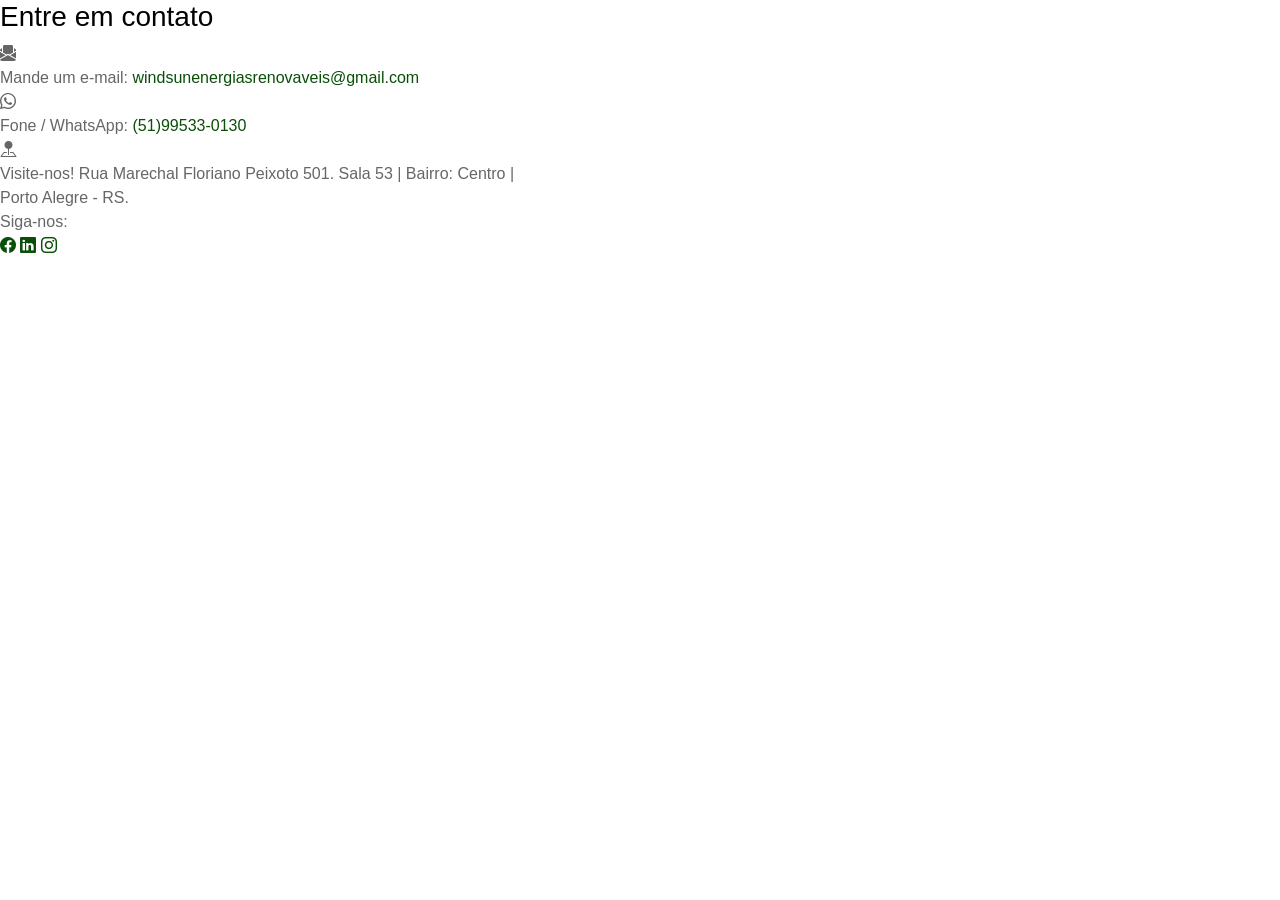
==== contato.html @ c046eacc "sretvcreg" ====
<!DOCTYPE html>
<html lang="pt-BR">

<head>
  <meta charset="utf-8">
  <meta content="width=device-width, initial-scale=1.0" name="viewport">
  <title>Windsun - Contatos</title>
  <meta name="description" content="">
  <meta name="keywords" content="">

  <!-- Favicons -->
  <link href="assets/img/favicon.png" rel="icon">
  <link href="assets/img/apple-touch-icon.png" rel="apple-touch-icon">

  <!-- Fonts -->
  <link href="https://fonts.googleapis.com" rel="preconnect">
  <link href="https://fonts.gstatic.com" rel="preconnect" crossorigin>
  <link
    href="https://fonts.googleapis.com/css2?family=Inter:ital,opsz,wght@0,14..32,100..900;1,14..32,100..900&display=swap"
    rel="stylesheet">
  <link
    href="https://fonts.googleapis.com/css2?family=Barlow+Semi+Condensed:ital,wght@0,100;0,200;0,300;0,400;0,500;0,600;0,700;0,800;0,900;1,100;1,200;1,300;1,400;1,500;1,600;1,700;1,800;1,900&display=swap"
    rel="stylesheet">

  <!-- Vendor CSS Files -->
  <link href="assets/vendor/bootstrap/css/bootstrap.min.css" rel="stylesheet">
  <link href="assets/vendor/bootstrap-icons/bootstrap-icons.css" rel="stylesheet">
  <link href="assets/vendor/aos/aos.css" rel="stylesheet">
  
  <!-- Main CSS File -->
  <link href="assets/css/main.css" rel="stylesheet">


</head>

<body class="starter-page-page">

  <main class="main">

    <!-- Contact Section -->
    <section id="contact" class="contact" style="padding:0px 0;">

      <div data-aos="fade-up" data-aos-delay="100">

        <div class="row g-0">

          <div class="col-lg-5" data-aos="fade-right" data-aos-delay="200">
            <div class="info-panel">
              <div class="panel-header">
                <h3>Entre em contato</h3>
                <!-- <p>Nemo enim ipsam voluptatem quia voluptas sit aspernatur aut odit aut fugit, sed quia consequuntur magni dolores.</p> -->
              </div>

              <div class="contact-methods">
                <div class="method-item">
                  <div class="method-icon">
                    <i class="bi bi-envelope-paper-fill"></i>
                  </div>
                  <div class="method-details">
                    <span class="method-label">Mande um e-mail:</span>
                    <a href="mailto: windsunenergiasrenovaveis@gmail.com"> windsunenergiasrenovaveis@gmail.com</a>
                  </div>
                </div>

                <div class="method-item">
                  <div class="method-icon">
                    <i class="bi bi-whatsapp"></i>
                  </div>
                  <div class="method-details">
                    <span class="method-label">Fone / WhatsApp:</span>
                    <a href="https://wa.me/5551995330130" target="_blank">(51)99533-0130</a>
                  </div>
                </div>

                <div class="method-item">
                  <div class="method-icon">
                    <i class="bi bi-pin-map-fill"></i>
                  </div>
                  <div class="method-details">
                    <span class="method-label">Visite-nos!</span>
                    <span>Rua Marechal Floriano Peixoto 501. Sala 53 | Bairro: Centro | Porto Alegre - RS.</span>
                  </div>
                </div>
              </div>

              <div class="social-connect">
                <span>Siga-nos:</span>
                <div class="social-icons">
                  <a href="#" aria-label="Facebook"><i class="bi bi-facebook"></i></a>
                  <a href="#" aria-label="LinkedIn"><i class="bi bi-linkedin"></i></a>
                  <a href="#" aria-label="Instagram"><i class="bi bi-instagram"></i></a>
                </div>
              </div>
            </div>
          </div><!-- End Info Panel -->


          <div class="col-lg-7" data-aos="fade" data-aos-delay="200" >

            <div style="position: relative; width: 100%; height: 100%; padding: 0px; min-height: 600px;">
             <iframe src="https://www.google.com/maps/embed?pb=!1m18!1m12!1m3!1d3454.1220151718703!2d-51.22981742379877!3d-30.033357174929236!2m3!1f0!2f0!3f0!3m2!1i1024!2i768!4f13.1!3m3!1m2!1s0x9519790432904ceb%3A0xf3b193dac6c08c54!2sR.%20Mal.%20Floriano%20Peixoto%2C%20501%20-%2053%20-%20Centro%20Hist%C3%B3rico%2C%20Porto%20Alegre%20-%20RS%2C%2090020-061!5e0!3m2!1spt-BR!2sbr!4v1780942862041!5m2!1spt-BR!2sbr"
             width="100%" height="100%" style="border:0;" allowfullscreen="" loading="lazy" referrerpolicy="no-referrer-when-downgrade"></iframe>
            </div>

          </div><!-- End Form Card -->

        </div>

      </div>

    </section><!-- /Contact Section -->


    <!-- Services Section -->
    <section id="contatos" class="contatos section pt-5 hide">

      <div class="container" data-aos="fade-up" data-aos-delay="100">

        <div class="row g-4">

          <!-- Service Card 1 -->
          <div class="col-lg-4 col-md-6" data-aos="fade-up" data-aos-delay="100">
            <div class="service-card">
              <div class="icon-wrapper">
                <i class="bi bi-whatsapp"></i>
              </div>
              <h3>WhatsApp</h3>
              <p>converse conosco através do WhatsApp.</p>
              <a href="#" class="service-link">
                <span>(51)93618-5166)</span>
                <i class="bi bi-arrow-right"></i>
              </a>
            </div>
          </div><!-- End Service Card -->

          <!-- Service Card 2 -->
          <div class="col-lg-4 col-md-6" data-aos="fade-up" data-aos-delay="200">
            <div class="service-card">
              <div class="icon-wrapper">
                <i class="bi bi-graph-up-arrow"></i>
              </div>
              <h3>Growth Analytics</h3>
              <p>Vestibulum ante ipsum primis in faucibus orci luctus et ultrices posuere cubilia curae.</p>
              <a href="service-details.html" class="service-link">
                <span>Discover More</span>
                <i class="bi bi-arrow-right"></i>
              </a>
            </div>
          </div><!-- End Service Card -->

          <!-- Service Card 3 - Featured -->
          <div class="col-lg-4 col-md-6" data-aos="fade-up" data-aos-delay="300">
            <div class="service-card">
              <div class="featured-badge">
                <i class="bi bi-star-fill"></i>
                <span>Popular</span>
              </div>
              <div class="icon-wrapper">
                <i class="bi bi-palette"></i>
              </div>
              <h3>Creative Design</h3>
              <p>Praesent commodo cursus magna vel scelerisque nisl consectetur et vivamus sagittis.</p>
              <a href="service-details.html" class="service-link">
                <span>Discover More</span>
                <i class="bi bi-arrow-right"></i>
              </a>
            </div>
          </div><!-- End Service Card -->

        </div>

      </div>

    </section><!-- /Services Section -->

  </main>


  <!-- Scroll Top -->
  <a href="#" id="scroll-top" class="scroll-top d-flex align-items-center justify-content-center"><i class="bi bi-arrow-up-short"></i></a>

  <!-- Preloader -->
  <div id="preloader"></div>

  <!-- Vendor JS Files -->
  <script src="assets/vendor/bootstrap/js/bootstrap.bundle.min.js"></script>
  <script src="assets/vendor/aos/aos.js"></script>
    
  <!-- Main JS File -->
  <script src="assets/js/main.js"></script>

</body>

</html>
---- assets/css/main.css ----
/**
* Template Name: Axis
* Template URL: https://bootstrapmade.com/axis-bootstrap-corporate-template/
* Updated: Sep 13 2025 with Bootstrap v5.3.8
* Author: BootstrapMade.com
* License: https://bootstrapmade.com/license/
*/

@charset "UTF-8";

/*--------------------------------------------------------------
# Font & Color Variables
# Help: https://bootstrapmade.com/color-system/
--------------------------------------------------------------*/
/* Fonts */
:root {
  /*
  --default-font: "Roboto",  system-ui, -apple-system, "Segoe UI", Roboto, "Helvetica Neue", Arial, "Noto Sans", "Liberation Sans", sans-serif, "Apple Color Emoji", "Segoe UI Emoji", "Segoe UI Symbol", "Noto Color Emoji";
  --heading-font: "Montserrat",  sans-serif;
  --nav-font: "Poppins",  sans-serif;
  */

  --default-font: "Google Sans", sans-serif;
  --heading-font: "Google Sans", sans-serif;
	--nav-font: "Google Sans", sans-serif;
}

/* Global Colors - The following color variables are used throughout the website. Updating them here will change the color scheme of the entire website */
:root { 
  --background-color: #ffffff; /* Background color for the entire website, including individual sections */
  --default-color: #666666; /* Default color used for the majority of the text content across the entire website */
  --heading-color: #000000; /* Color for headings, subheadings and title throughout the website */
  /* --accent-color: #313131; /* Accent color that represents your brand on the website. It's used for buttons, links, and other elements that need to stand out */
  --accent-color: #094F07; /* Accent color that represents your brand on the website. It's used for buttons, links, and other elements that need to stand out */
  --surface-color: #ffffff; /* The surface color is used as a background of boxed elements within sections, such as cards, icon boxes, or other elements that require a visual separation from the global background. */
  --contrast-color: #ffffff; /* Contrast color for text, ensuring readability against backgrounds of accent, heading, or default colors. */
  --red-color: #D32C2E;
  --verde-color: #094F07;
  --verde-claro-color: #01DF1A;
}

/* Nav Menu Colors - The following color variables are used specifically for the navigation menu. They are separate from the global colors to allow for more customization options */
:root {
  --nav-color: #999999;  /* The default color of the main navmenu links */
  --nav-hover-color: #fff; /* Applied to main navmenu links when they are hovered over or active */
  --nav-mobile-background-color: #ffffff; /* Used as the background color for mobile navigation menu */
  --nav-dropdown-background-color: #ffffff; /* Used as the background color for dropdown items that appear when hovering over primary navigation items */
  --nav-dropdown-color: #666666; /* Used for navigation links of the dropdown items in the navigation menu. */
  --nav-dropdown-hover-color: #313131; /* Similar to --nav-hover-color, this color is applied to dropdown navigation links when they are hovered over. */
}

/* Color Presets - These classes override global colors when applied to any section or element, providing reuse of the sam color scheme. */

.light-background {
  --background-color: #f9f9f9;
  --surface-color: #ffffff;
}

.dark-background {
  --background-color: #060606;
  --default-color: #e3e3e3;
  --heading-color: #ffffff;
  --accent-color: #bdb5b5;
  --surface-color: #252525;
  --contrast-color: #ffffff;
}

/* Smooth scroll */
:root {
  scroll-behavior: smooth;
}

/*--------------------------------------------------------------
# General Styling & Shared Classes
--------------------------------------------------------------*/
body {
  color: var(--default-color);
  background-color: var(--background-color);
  font-family: var(--default-font);
}

a {
  color: var(--accent-color);
  text-decoration: none;
  transition: 0.3s;
}

a:hover {
  color: color-mix(in srgb, var(--accent-color), transparent 25%);
  text-decoration: none;
}

h1,
h2,
h3,
h4,
h5,
h6 {
  color: var(--heading-color);
  font-family: var(--heading-font);
}

h1,h2 {
  font-weight: bold !important;
}


/* PHP Email Form Messages
------------------------------*/
.php-email-form .error-message {
  display: none;
  background: #df1529;
  color: #ffffff;
  text-align: left;
  padding: 15px;
  margin-bottom: 24px;
  font-weight: 600;
}

.php-email-form .sent-message {
  display: none;
  color: #ffffff;
  background: #059652;
  text-align: center;
  padding: 15px;
  margin-bottom: 24px;
  font-weight: 600;
}

.php-email-form .loading {
  display: none;
  background: var(--surface-color);
  text-align: center;
  padding: 15px;
  margin-bottom: 24px;
}

.php-email-form .loading:before {
  content: "";
  display: inline-block;
  border-radius: 50%;
  width: 24px;
  height: 24px;
  margin: 0 10px -6px 0;
  border: 3px solid var(--accent-color);
  border-top-color: var(--surface-color);
  animation: php-email-form-loading 1s linear infinite;
}

@keyframes php-email-form-loading {
  0% {
    transform: rotate(0deg);
  }

  100% {
    transform: rotate(360deg);
  }
}



/*--------------------------------------------------------------
# Global Header
--------------------------------------------------------------*/
.header {
  --background-color: rgba(255, 255, 255, 0);
  color: var(--default-color);
  background-color: var(--background-color);
  padding: 15px 0;
  transition: all 0.5s;
  z-index: 997;
}

.header .logo {
  line-height: 1;
}

.header .logo img {
  max-height: 32px;
  margin-right: 8px;
}

.header .logo h1 {
  font-size: 30px;
  margin: 0;
  font-weight: 600;
  color:#fff;
  transition: all 0.5s ease;
}

.scrolled .header .logo h1 {
  color:#000;
}

.scrolled .header {
  isolation: isolate;
  border-bottom: 1px solid color-mix(in srgb, var(--default-color), transparent 90%);
}

.scrolled .header::before {
  content: "";
  position: absolute;
  inset: 0;
  background: rgba(255, 255, 255, 0.8);
  backdrop-filter: blur(10px);
  -webkit-backdrop-filter: blur(10px);
  pointer-events: none;
  z-index: -1;
}

.header .copyright {
  font-size: 0.5em;      /* menor que o texto principal */
  vertical-align: super; /* sobe o símbolo */
  opacity: .5;
  margin-left: 4px;
}



/*--------------------------------------------------------------
# Navigation Menu
--------------------------------------------------------------*/

.navmenu {
  text-transform: uppercase;
}

.btn-getstarted {
  color: #000;
  /* background: var(--accent-color);
  font-family: var(--heading-font); */
  font-weight: 500;
  font-size: 15px; 
  letter-spacing: 1px;
  background: var(--verde-claro-color);
  display: inline-block;
  padding: 7px 20px;
  border-radius: 25px;
  transition: 0.5s;
  /* margin: 10px; */
  animation: fadeInUp 1s both 0.4s;
}
.btn-getstarted i {
  margin-right: 6px;
  /* color:#fff; */ 
}
.btn-getstarted:hover {
  background:#01BA18;
  color:#000;
}

/* Navmenu - Desktop */
@media (min-width: 1200px) {
  .navmenu {
    padding: 0;
  }

  .navmenu ul {
    margin: 0;
    padding: 0;
    display: flex;
    list-style: none;
    align-items: center;
  }

  .navmenu li {
    position: relative;
  }

  .navmenu a,
  .navmenu a:focus {
    color: var(--nav-color);
    padding: 18px 15px;
    font-size: 15px;
    font-family: var(--nav-font);
    font-weight: 500;
    display: flex;
    align-items: center;
    justify-content: space-between;
    white-space: nowrap;
    transition: 0.3s;
  }
  .scrolled .navmenu a,
  .navmenu a:focus {
    color:#555;
  }
  .scrolled .navmenu li:hover>a,
  .scrolled .navmenu .active,
  .scrolled .navmenu .active:focus {
    color:var(--verde-color);
  }

  .navmenu a i,
  .navmenu a:focus i {
    font-size: 12px;
    line-height: 0;
    margin-left: 5px;
    transition: 0.3s;
  }

  .navmenu li:last-child a {
    padding-right: 0;
  }

  .navmenu li:hover>a,
  .navmenu .active,
  .navmenu .active:focus {
    color: var(--nav-hover-color);
  }

  .navmenu .dropdown ul {
    margin: 0;
    padding: 10px 0;
    background: var(--nav-dropdown-background-color);
    display: block;
    position: absolute;
    visibility: hidden;
    left: 14px;
    top: 130%;
    opacity: 0;
    transition: 0.3s;
    border-radius: 4px;
    z-index: 99;
    box-shadow: 0px 0px 30px rgba(0, 0, 0, 0.1);
  }

  .navmenu .dropdown ul li {
    min-width: 200px;
  }

  .navmenu .dropdown ul a {
    padding: 10px 20px;
    font-size: 15px;
    text-transform: none;
    color: var(--nav-dropdown-color);
  }

  .navmenu .dropdown ul a i {
    font-size: 12px;
  }

  .navmenu .dropdown ul a:hover,
  .navmenu .dropdown ul .active:hover,
  .navmenu .dropdown ul li:hover>a {
    color: var(--nav-dropdown-hover-color);
  }

  .navmenu .dropdown:hover>ul {
    opacity: 1;
    top: 100%;
    visibility: visible;
  }

  .navmenu .dropdown .dropdown ul {
    top: 0;
    left: -90%;
    visibility: hidden;
  }

  .navmenu .dropdown .dropdown:hover>ul {
    opacity: 1;
    top: 0;
    left: -100%;
    visibility: visible;
  }
}

/* Navmenu - Mobile  */
@media (max-width: 1199px) {
  .mobile-nav-toggle {
    color: var(--nav-color);
    font-size: 28px;
    line-height: 0;
    margin-right: 10px;
    cursor: pointer;
    transition: color 0.3s;
  }

  .btn-getstarted {
    order: 2;
    margin: 0 15px 0 0;
    padding: 6px 20px;
  }

  .navmenu {
    order:3;
    padding: 0;
    z-index: 9997;
  }

  .navmenu ul {
    display: none;
    list-style: none;
    position: absolute;
    inset: 60px 20px 20px 20px;
    padding: 10px 0;
    margin: 0;
    border-radius: 6px;
    background-color: var(--nav-mobile-background-color);
    overflow-y: auto;
    transition: 0.3s;
    z-index: 9998;
    box-shadow: 0px 0px 30px rgba(0, 0, 0, 0.1);
  }

  .navmenu a,
  .navmenu a:focus {
    color: var(--nav-dropdown-color);
    padding: 10px 20px;
    font-family: var(--nav-font);
    font-size: 18px;
    font-weight: 300;
    display: flex;
    align-items: center;
    justify-content: space-between;
    white-space: nowrap;
    transition: 0.3s;
  }

  .navmenu a i,
  .navmenu a:focus i {
    font-size: 12px;
    line-height: 0;
    margin-left: 5px;
    width: 30px;
    height: 30px;
    display: flex;
    align-items: center;
    justify-content: center;
    border-radius: 50%;
    transition: 0.3s;
    background-color: color-mix(in srgb, var(--accent-color), transparent 90%);
  }

  .navmenu a i:hover,
  .navmenu a:focus i:hover {
    background-color: var(--accent-color);
    color: var(--contrast-color);
  }

  .navmenu a:hover,
  .navmenu .active,
  .navmenu .active:focus {
    color: var(--nav-dropdown-hover-color);
  }

  .navmenu .active i,
  .navmenu .active:focus i {
    background-color: var(--accent-color);
    color: var(--contrast-color);
    transform: rotate(180deg);
  }

  .navmenu .dropdown ul {
    position: static;
    display: none;
    z-index: 99;
    padding: 10px 0;
    margin: 10px 20px;
    background-color: var(--nav-dropdown-background-color);
    border: 1px solid color-mix(in srgb, var(--default-color), transparent 90%);
    box-shadow: none;
    transition: all 0.5s ease-in-out;
  }

  .navmenu .dropdown ul ul {
    background-color: rgba(33, 37, 41, 0.1);
  }

  .navmenu .dropdown>.dropdown-active {
    display: block;
    background-color: rgba(33, 37, 41, 0.03);
  }

  .mobile-nav-active {
    overflow: hidden;
  }

  .mobile-nav-active .mobile-nav-toggle {
    color: #fff;
    position: absolute;
    font-size: 32px;
    top: 15px;
    right: 15px;
    margin-right: 0;
    z-index: 9999;
  }

  .mobile-nav-active .navmenu {
    position: fixed;
    overflow: hidden;
    inset: 0;
    background: rgba(33, 37, 41, 0.8);
    transition: 0.3s;
  }

  .mobile-nav-active .navmenu>ul {
    display: block;
  }
}

/*--------------------------------------------------------------
# Global Footer
--------------------------------------------------------------*/
.footer {
  color: var(--default-color);
  background-color: var(--background-color);
  background-color: var(--red-color);
  font-size: 14px;
  padding-bottom: 50px;
  position: relative;
}

.footer .footer-top {
  padding-top: 50px;
  border-top: 1px solid color-mix(in srgb, var(--default-color), transparent 90%);
}

.footer .footer-about .logo {
  line-height: 1;
  margin-bottom: 25px;
}

.footer .footer-about .logo img {
  max-height: 40px;
  margin-right: 6px;
}

.footer .footer-about .logo span {
  color: var(--heading-color);
  font-size: 30px;
  font-weight: 400;
  letter-spacing: 1px;
  font-family: var(--heading-font);
}

.footer .footer-about p {
  font-size: 14px;
  font-family: var(--heading-font);
}

.footer .social-links a {
  display: flex;
  align-items: center;
  justify-content: center;
  width: 40px;
  height: 40px;
  border-radius: 50%;
  border: 1px solid color-mix(in srgb, var(--default-color), transparent 50%);
  font-size: 16px;
  color: color-mix(in srgb, var(--default-color), transparent 50%);
  margin-right: 10px;
  transition: 0.3s;
}

.footer .social-links a:hover {
  color: var(--accent-color);
  border-color: var(--accent-color);
}

.footer h4 {
  font-size: 18px;
  font-weight: 400;
  position: relative;
  padding-bottom: 12px;
}

.footer .footer-links {
  margin-bottom: 30px;
}

.footer .footer-links ul {
  list-style: none;
  padding: 0;
  margin: 0;
}

.footer .footer-links ul i {
  padding-right: 2px;
  font-size: 12px;
  line-height: 0;
}

.footer .footer-links ul li {
  padding: 10px 0;
  display: flex;
  align-items: center;
}

.footer .footer-links ul li:first-child {
  padding-top: 0;
}

.footer .footer-links ul a {
  color: color-mix(in srgb, var(--default-color), transparent 20%);
  display: inline-block;
  line-height: 1;
}

.footer .footer-links ul a:hover {
  color: var(--accent-color);
}

.footer .footer-contact p {
  margin-bottom: 5px;
}

.footer .copyright {
  padding-top: 25px;
  padding-bottom: 25px;
  background-color: color-mix(in srgb, var(--default-color), transparent 95%);
}

.footer .copyright p {
  margin-bottom: 0;
}

.footer .credits {
  margin-top: 6px;
  font-size: 13px;
}

/*--------------------------------------------------------------
# Preloader
--------------------------------------------------------------*/
#preloader {
  position: fixed;
  inset: 0;
  z-index: 999999;
  overflow: hidden;
  background: var(--background-color);
  transition: all 0.6s ease-out;
}

#preloader:before {
  content: "";
  position: fixed;
  top: calc(50% - 30px);
  left: calc(50% - 30px);
  border: 6px solid #ffffff;
  border-color: var(--accent-color) transparent var(--accent-color) transparent;
  border-radius: 50%;
  width: 60px;
  height: 60px;
  animation: animate-preloader 1.5s linear infinite;
}

@keyframes animate-preloader {
  0% {
    transform: rotate(0deg);
  }

  100% {
    transform: rotate(360deg);
  }
}



/*--------------------------------------------------------------
# Scroll Top Button
--------------------------------------------------------------*/
.scroll-top {
  position: fixed;
  visibility: hidden;
  opacity: 0;
  right: 15px;
  bottom: 15px;
  z-index: 99999;
  background-color: var(--accent-color);
  width: 40px;
  height: 40px;
  border-radius: 4px;
  transition: all 0.4s;
}

.scroll-top i {
  font-size: 24px;
  color: var(--contrast-color);
  line-height: 0;
}

.scroll-top:hover {
  background-color: color-mix(in srgb, var(--accent-color), transparent 20%);
  color: var(--contrast-color);
}

.scroll-top.active {
  visibility: visible;
  opacity: 1;
}

/*--------------------------------------------------------------
# Disable aos animation delay on mobile devices
--------------------------------------------------------------*/
@media screen and (max-width: 768px) {
  [data-aos-delay] {
    transition-delay: 0 !important;
  }
}

/*--------------------------------------------------------------
# Global Page Titles & Breadcrumbs
--------------------------------------------------------------*/
.page-title {
  text-align: center;
  padding: 40px 0 20px 0;
  border-top: 1px solid color-mix(in srgb, var(--default-color), transparent 90%);
}

.page-title .breadcrumbs {
  margin-bottom: 1.5rem;
}

.page-title .breadcrumbs .breadcrumb {
  justify-content: center;
  margin: 0;
  padding: 0;
  background: none;
}

.page-title .breadcrumbs .breadcrumb .breadcrumb-item {
  font-size: 0.9rem;
  color: color-mix(in srgb, var(--default-color), transparent 30%);
}

.page-title .breadcrumbs .breadcrumb .breadcrumb-item.active {
  color: var(--accent-color);
}

.page-title .breadcrumbs .breadcrumb .breadcrumb-item a {
  color: inherit;
  text-decoration: none;
  transition: color 0.3s ease;
}

.page-title .breadcrumbs .breadcrumb .breadcrumb-item a:hover {
  color: var(--accent-color);
}

.page-title .breadcrumbs .breadcrumb .breadcrumb-item a i {
  font-size: 0.9rem;
  margin-right: 0.2rem;
}

.page-title .breadcrumbs .breadcrumb .breadcrumb-item+.breadcrumb-item::before {
  color: color-mix(in srgb, var(--default-color), transparent 50%);
}

.page-title .title-wrapper {
  max-width: 800px;
  margin: 0 auto;
  padding: 1rem 0;
}

.page-title .title-wrapper h1 {
  font-size: 2.5rem;
  margin-bottom: 1rem;
  font-weight: 400;
  color: var(--heading-color);
}

.page-title .title-wrapper p {
  font-size: 1.1rem;
  color: color-mix(in srgb, var(--default-color), transparent 20%);
  margin: 0;
  line-height: 1.6;
}

@media (max-width: 768px) {
  .page-title .title-wrapper h1 {
    font-size: 2rem;
  }

  .page-title .title-wrapper p {
    font-size: 1rem;
  }
}

@media (max-width: 576px) {
  .page-title .title-wrapper h1 {
    font-size: 1.75rem;
  }
}

/*--------------------------------------------------------------
# Global Sections
--------------------------------------------------------------*/
section,
.section {
  color: var(--default-color);
  background-color: var(--background-color);
  padding: 60px 0;
  scroll-margin-top: 87px;
  overflow: clip;
}

@media(max-width: 768px) {
  section,
  .section {
     
  }
}

@media (max-width: 1199px) {
  section,
  .section {
    scroll-margin-top: 66px;
  }
}

/*--------------------------------------------------------------
# Global Section Titles
--------------------------------------------------------------*/
.section-title {
  text-align: center;
  padding-bottom: 60px;
  position: relative;
}

.section-title h2 {
  font-size: 2.8rem;
  font-weight: 300;
  line-height: 1.2;
  color: var(--heading-color);
  margin-bottom: 1.5rem;
  letter-spacing: -1px;
}

@media (max-width: 768px) {
  .section-title h2 {
    font-size: 2rem;
  }
}

.section-title .subtitle {
  display: inline-block;
  font-size: 1.1rem;
  font-weight: 400;
  color: var(--accent-color);
  text-transform: uppercase;
  letter-spacing: 2px;
  margin-bottom: 1.5rem;
  position: relative;
}

.section-title .subtitle::after {
  content: "";
  position: absolute;
  bottom: -8px;
  left: 50%;
  transform: translateX(-50%);
  width: 40px;
  height: 2px;
  background: var(--accent-color);
}

.section-title p {
  font-size: 1.125rem;
  line-height: 1.8;
  color: color-mix(in srgb, var(--default-color), transparent 25%);
  max-width: 900px;
  margin: 0 auto;
  text-wrap: balance;
}
  @media (max-width: 768px) {
  .section-title p {
    font-size: 1.125rem;
    line-height: 1.4;
  }
}


/*--------------------------------------------------------------
# Hero Section (vídeo)
--------------------------------------------------------------*/

.hero-video {
  /* padding: 120px 0 60px 0; */
  min-height: 100vh;
  position: relative;
  display: flex;
  align-items: center;
  overflow: hidden;
  /* top:-115px; 
  margin-bottom:-115px; */
  background-color: var(--cinza-color);
}

@media (max-width: 768px) {
  .hero-video {
    min-height: 55vh;
    /* display: block; */
  }
}

.hero-video .hero-content {
  width: 100%;
  position: relative;
  display: flex;
  align-items: center;
  z-index: 3;
  color: #fff;
}

.hero-video .hero-content h1 {
  color: #fff;
  font-weight: 400;
  font-size: 2.4rem;
  margin-bottom: 10px;
}
@media (max-width: 768px) {
  .hero-video .hero-content h1 {
    font-size: 1.2rem;
    margin-top: 1rem;
  }
}

.hero-video .hero-content h3 {
   color: rgba(255,255,255, 0.6);
   margin-top: 25px;
   margin-bottom: 30px;
   font-size: 1.4rem;
   font-weight: 400;
}
@media (max-width: 768px) {
  .hero-video .hero-content h3 {
    font-size: 1rem;
    display: none;
  }
}

.hero-video .hero-content .hero-tag {
  display: inline-flex;
  align-items: center;
  gap: 10px;
  margin-bottom: 24px;
}

.hero-video .hero-content .hero-tag .tag-dot {
  width: 10px;
  height: 10px;
  background: var(--accent-color);
  border-radius: 50%;
  animation: pulse 2s infinite;
}

.hero-video .hero-content .hero-tag .tag-text {
  font-size: 0.875rem;
  font-weight: 600;
  text-transform: uppercase;
  letter-spacing: 1.5px;
  color: var(--accent-color);
}

.hero-video .hero-content .hero-headline {
  font-weight: 700;
  line-height: 1.15;
  margin-bottom: 24px;
  color: var(--heading-color);
}

.hero-video .video-background {
  position: absolute;
  top: 0;
  left: 0;
  width: 100%;
  height: 100%;
  z-index: 1;
}

.hero-video .video-background video {
  width: 100%;
  height: 100%;
  object-fit: cover;
}

.hero-video .video-overlay {
  position: absolute;
  top: 0;
  left: 0;
  width: 100%;
  height:100%;
  /* background: color-mix(in srgb, #094F07, transparent 20%); */
  background: color-mix(in srgb, #000, transparent 30%);
  z-index: 2;
}

@media (max-width: 1200px) {
  .hero-video .hero-content .hero-headline {
    font-size: 3rem;
  }
}

@media (max-width: 992px) {
  .hero-video .hero-content .hero-headline {
    font-size: 2.5rem;
  }
}

@media (max-width: 576px) {
  .hero-video .hero-content .hero-headline {
    font-size: 2rem;
  }
}

.hero-video .hero-content .hero-text {
  font-size: 1.125rem;
  line-height: 1.7;
  color: color-mix(in srgb, var(--default-color), transparent 25%);
  margin-bottom: 40px;
  max-width: 520px;
}

@media (max-width: 768px) {
  .hero-video .hero-content .hero-text {
    font-size: 1rem;
    margin-bottom: 32px;
  }
}

.hero-video .hero-content .hero-cta {
  display: flex;
  align-items: center;
  gap: 32px;
  flex-wrap: wrap;
}

@media (max-width: 576px) {
  .hero-video .hero-content .hero-cta {
    gap: 24px;
  }
}

.hero-video .hero-content .hero-cta .cta-button {
  display: inline-flex;
  align-items: center;
  gap: 12px;
  background: var(--accent2-color);
  color: var(--contrast-color);
  padding: 16px 32px;
  border-radius: 50px;
  font-weight: 600;
  font-size: 0.9375rem;
  text-decoration: none;
  transition: all 0.3s ease;
}

.hero-video .hero-content .hero-cta .cta-button i {
  transition: transform 0.3s ease;
}

.hero-video .hero-content .hero-cta .cta-button:hover {
  background: color-mix(in srgb, var(--accent-color), black 12%);
  transform: translateY(-2px);
  box-shadow: 0 16px 40px color-mix(in srgb, var(--accent-color), transparent 55%);
}

.hero-video .hero-content .hero-cta .cta-button:hover i {
  transform: translateX(4px);
}

.hero-video .hero-content .hero-cta .cta-link {
  display: inline-flex;
  align-items: center;
  gap: 10px;
  color: var(--heading-color);
  font-weight: 500;
  text-decoration: none;
  transition: all 0.3s ease;
}

.hero-video .hero-content .hero-cta .cta-link i {
  font-size: 1.5rem;
  color: var(--accent-color);
  transition: transform 0.3s ease;
}

.hero-video .hero-content .hero-cta .cta-link:hover {
  color: var(--accent-color);
}

.hero-video .hero-content .hero-cta .cta-link:hover i {
  transform: scale(1.1);
}

.hero-video .stats-grid {
  display: grid;
  grid-template-columns: repeat(2, 1fr);
  gap: 24px;
  position: relative;
  z-index: 2;
}

@media (max-width: 576px) {
  .hero-video .stats-grid {
    grid-template-columns: 1fr;
    gap: 16px;
  }
}

.hero-video .stats-grid .stat-card {
  background: var(--surface-color);
  padding: 28px 24px;
  border-radius: 16px;
  display: flex;
  align-items: center;
  gap: 16px;
  border: 1px solid color-mix(in srgb, var(--default-color), transparent 92%);
  transition: all 0.3s ease;
}

.hero-video .stats-grid .stat-card:hover {
  transform: translateY(-4px);
  box-shadow: 0 20px 50px color-mix(in srgb, var(--default-color), transparent 88%);
  border-color: color-mix(in srgb, var(--accent-color), transparent 70%);
}

.hero-video .stats-grid .stat-card.stat-card-primary {
  background: var(--accent2-color);
 /* border-color: var(--accent-color); */
}

.hero-video .stats-grid .stat-card.stat-card-primary .stat-icon-wrap {
  background: color-mix(in srgb, var(--contrast-color), transparent 80%);
}

.hero-video .stats-grid .stat-card.stat-card-primary .stat-icon-wrap i {
  color: var(--contrast-color);
}

.hero-video .stats-grid .stat-card.stat-card-primary .stat-info .stat-value,
.hero-video .stats-grid .stat-card.stat-card-primary .stat-info .stat-title {
  color: var(--contrast-color);
}

.hero-video .stats-grid .stat-card.stat-card-primary:hover {
  /* background: color-mix(in srgb, var(--accent-color), black 10%); */
  box-shadow: 0 20px 50px color-mix(in srgb, var(--accent2-color), transparent 50%);
}

.hero-video .stats-grid .stat-card.stat-card-accent {
  background: color-mix(in srgb, var(--accent-color), transparent 92%);
  border-color: color-mix(in srgb, var(--accent-color), transparent 80%);
}

.hero-video .stats-grid .stat-card.stat-card-accent:hover {
  background: color-mix(in srgb, var(--accent-color), transparent 88%);
}

.hero-video .stats-grid .stat-card .stat-icon-wrap {
  width: 56px;
  height: 56px;
  min-width: 56px;
  background: color-mix(in srgb, var(--accent-color), transparent 88%);
  border-radius: 12px;
  display: flex;
  align-items: center;
  justify-content: center;
}

.hero-video .stats-grid .stat-card .stat-icon-wrap i {
  font-size: 1.5rem;
  color: var(--accent-color);
}

.hero-video .stats-grid .stat-card .stat-info .stat-value {
  display: block;
  font-size: 1.75rem;
  font-weight: 700;
  color: var(--heading-color);
  line-height: 1.2;
  margin-bottom: 4px;
}

.hero-video .stats-grid .stat-card .stat-info .stat-title {
  font-size: 0.875rem;
  color: color-mix(in srgb, var(--default-color), transparent 35%);
}

.hero-video .hero-buttons {
  display: flex;
  gap: 1rem;
  justify-content: center;
  flex-wrap: wrap;
}

.hero-video .hero-buttons .btn {
  padding: 0.875rem 2rem;
  font-weight: 600;
  border-radius: 50px;
  transition: all 0.3s ease;
  text-decoration: none;
  border: 2px solid transparent;
  font-size: 1rem;
}

.hero-video .hero-buttons .btn.btn-primary {
  background-color: var(--accent-color);
  color: var(--contrast-color);
  border-color: var(--accent-color);
}

.hero-video .hero-buttons .btn.btn-primary:hover {
  background-color: color-mix(in srgb, var(--accent-color), black 15%);
  border-color: color-mix(in srgb, var(--accent-color), black 15%);
  transform: translateY(-2px);
}

.hero-video .hero-buttons .btn.btn-outline {
  background-color: transparent;
  color: color-mix(in srgb, #fff, transparent 20%);
  border-color: color-mix(in srgb, #fff, transparent 50%);
  min-width: 280px;
  font-size: 1.1rem;
}

.hero-video .hero-buttons .btn.btn-outline:hover {
  transform: translateY(-2px);
  border-color: var(--verde-claro-color-color);
  color: var(--verde-claro-color);
}


/* Seta pra baixo na bottom da Hero */
@media (min-width: 768px) {
  .hero-video .scroll-indicator {
      position: absolute;
      left: 50%;
      bottom: 18px;
      transform: translateX(-50%);
      z-index: 10;
      color: var(--verde-claro-color);
      font-size: 2.5rem;
      transition: .3s;
      animation: scrollBounce 2s infinite;
      /* background-color: var(--verde-claro-color);
      color:white;
      border-radius: 45px;
      height: 45px;
      width: 45px;
      text-align: center;
      padding-top: 2px; */
  }
  .hero-video .scroll-indicator:hover{
      color:#fff;
      transform: translateX(-50%) scale(1.15);
  }
  @keyframes scrollBounce{
      0%,100%{
          transform: translateX(-50%) translateY(0);
          opacity:.6;
      }
      50%{
          transform: translateX(-50%) translateY(12px);
          opacity:1;
      }
  }
}


@media (max-width: 576px) {
  .hero-video .hero-buttons .btn {
    padding: 0.75rem 1.5rem;
    font-size: 0.9rem;
  }
}

@keyframes pulse {
  0%,
  100% {
    opacity: 1;
    transform: scale(1);
  }

  50% {
    opacity: 0.6;
    transform: scale(1.2);
  }
}





/*--------------------------------------------------------------
# Hero Section (original)
--------------------------------------------------------------*/
.hero {
  padding: 120px 0 100px;
  padding-bottom: 0px;
  position: relative;
  overflow: hidden;
  background-color: #fff;
}
@media (max-width: 768px) {
  .hero {
    padding: 0px 0;
  }
}

.hero .hero-content h1 {
  font-size: 2.8rem;
  font-weight: 300;
  line-height: 1.2;
  margin-bottom: 2rem;
  color: var(--heading-color);
}

@media (max-width: 768px) {
  .hero .hero-content h1 {
    font-size: 2rem;
  }
}

.hero .hero-content p {
  font-size: 1.125rem;
  line-height: 1.7;
  /* margin-bottom: 3rem; */
  color: color-mix(in srgb, var(--default-color), transparent 20%);
}
@media (max-width: 768px) {
  .hero .hero-content p {
    font-size: 1rem;
    line-height: 1.5;
  }
}

.hero .hero-cta {
  display: flex;
  gap: 1.5rem;
  margin-bottom: 4rem;
  align-items: center;
}

@media (max-width: 576px) {
  .hero .hero-cta {
    flex-direction: column;
    align-items: flex-start;
    gap: 1rem;
  }
}

.hero .hero-cta .btn-primary,
.steps .btn-primary {
  background-color: var(--accent-color);
  color: var(--contrast-color);
  padding: 14px 32px;
  border-radius: 6px;
  font-weight: 500;
  text-decoration: none;
  transition: all 0.3s ease;
  border: none;
  box-shadow: 0 4px 15px color-mix(in srgb, var(--accent-color), transparent 80%);
}

.hero .hero-cta .btn-primary:hover,
.steps .btn-primary:hover {
  background-color: color-mix(in srgb, var(--accent-color), black 10%);
  transform: translateY(-2px);
  box-shadow: 0 8px 25px color-mix(in srgb, var(--accent-color), transparent 70%);
}

.hero .hero-cta .btn-secondary {
  color: var(--heading-color);
  text-decoration: none;
  display: flex;
  align-items: center;
  gap: 0.5rem;
  font-weight: 500;
  transition: all 0.3s ease;
}

.hero .hero-cta .btn-secondary i {
  font-size: 1.5rem;
  color: var(--accent-color);
}

.hero .hero-cta .btn-secondary:hover {
  color: var(--accent-color);
  transform: translateX(5px);
}

.hero .hero-stats {
/*  display: flex;  */
  gap: 3rem;
  margin-top: 2rem;
}

/* Modificado para telas de tablets (ajusta o gap sem quebrar) */
@media (max-width: 768px) {
  .hero .hero-stats {
    gap: 1.5rem;
/*    display: flex; */
    /* flex-wrap: nowrap; /* Impede os itens de pularem para a linha de baixo */
    text-align: center;
  }
}

/* Modificado para telas de celulares */
@media (max-width: 576px) {
  .hero .hero-stats {
 /*   display: flex; */
  /*  flex-direction: column;  Força os elementos a continuarem lado a lado */
   /* flex-wrap: nowrap;     Garante linha única */
    gap: 0.5rem;         /* Diminui o espaçamento para caber em telas pequenas */
    justify-content: space-between;
  }

  /* Reduz sutilmente os tamanhos para caber tudo sem quebras feias */
  .hero .hero-stats .stat-item .stat-number {
    font-size: 1.5rem;   
  }
  .hero .hero-stats .stat-item .stat-label {
    font-size: 0.75rem;  
    line-height: 1.2;
  }
}

.hero .hero-stats .stat-item .stat-number {
  font-size: 2rem;
  font-weight: 800;
  color: var(--accent-color);
  margin-bottom: 0.25rem;
}

.hero .hero-stats .stat-item .stat-label {
  font-size: 0.875rem;
  color: color-mix(in srgb, var(--default-color), transparent 40%);
  font-weight: 500;
}

.hero .hero-image {
  position: relative;
}

.hero .hero-image img {
  /* border-radius: 12px;
  box-shadow: 0 20px 60px color-mix(in srgb, var(--default-color), transparent 85%); */
}

.hero .hero-image .floating-card {
  position: absolute;
  bottom: 20px;
  left: 20px;
  background: var(--surface-color);
  padding: 1.5rem;
  border-radius: 12px;
  box-shadow: 0 10px 40px color-mix(in srgb, var(--default-color), transparent 85%);
  display: flex;
  align-items: center;
  gap: 1rem;
  min-width: 200px;
}

@media (max-width: 768px) {
  .hero .hero-image .floating-card {
    bottom: 10px;
    left: 10px;
    padding: 1rem;
    min-width: 160px;
  }
}

.hero .hero-image .floating-card .card-icon {
  width: 50px;
  height: 50px;
  background: color-mix(in srgb, var(--accent-color), transparent 90%);
  border-radius: 10px;
  display: flex;
  align-items: center;
  justify-content: center;
}

.hero .hero-image .floating-card .card-icon i {
  font-size: 1.5rem;
  color: var(--accent-color);
}

.hero .hero-image .floating-card .card-content h5 {
  font-size: 0.875rem;
  font-weight: 600;
  margin: 0 0 0.25rem 0;
  color: var(--heading-color);
}

.hero .hero-image .floating-card .card-content .growth-percentage {
  font-size: 1.25rem;
  font-weight: 700;
  color: #22c55e;
}

@media (max-width: 992px) {
  .hero::before {
    display: none;
  }

  .hero .row {
    flex-direction: column-reverse;
  }

  .hero .col-lg-6:first-child {
    margin-top: 3rem;
  }
}


/*--------------------------------------------------------------
# About Section
--------------------------------------------------------------*/
.about {
  padding-top: 120px;
  padding-bottom: 120px;
}

.about .content h2 {
  font-size: 42px;
  font-weight: 300;
  line-height: 1.3;
  margin-bottom: 30px;
  font-family: var(--heading-font);
}

@media (max-width: 768px) {
  .about .content h2 {
    font-size: 32px;
  }
}

.about .content .lead {
  font-size: 20px;
  font-weight: 400;
  line-height: 1.7;
  margin-bottom: 40px;
  color: color-mix(in srgb, var(--default-color), transparent 15%);
}

.about .content p {
  font-size: 16px;
  line-height: 1.8;
  margin-bottom: 25px;
  color: color-mix(in srgb, var(--default-color), transparent 25%);
}

.about .stats-row {
  display: flex;
  gap: 40px;
  margin: 60px 0;
}

@media (max-width: 576px) {
  .about .stats-row {
    flex-direction: column;
    gap: 30px;
  }
}

.about .stats-row .stat-item .stat-number {
  font-size: 48px;
  font-weight: 300;
  line-height: 1;
  color: var(--accent-color);
  font-family: var(--heading-font);
}

.about .stats-row .stat-item .stat-label {
  font-size: 14px;
  font-weight: 500;
  text-transform: uppercase;
  letter-spacing: 1px;
  color: color-mix(in srgb, var(--default-color), transparent 40%);
  margin-top: 8px;
}

.about .cta-section {
  display: flex;
  gap: 20px;
  margin-top: 50px;
}

@media (max-width: 576px) {
  .about .cta-section {
    flex-direction: column;
  }
}

.about .cta-section .btn-primary {
  display: inline-flex;
  align-items: center;
  padding: 16px 32px;
  background-color: var(--accent-color);
  color: var(--contrast-color);
  text-decoration: none;
  border-radius: 6px;
  font-weight: 500;
  transition: all 0.3s ease;
}

.about .cta-section .btn-primary:hover {
  background-color: color-mix(in srgb, var(--accent-color), black 10%);
  transform: translateY(-2px);
  color: var(--contrast-color);
}

.about .cta-section .btn-outline {
  display: inline-flex;
  align-items: center;
  padding: 16px 32px;
  background-color: transparent;
  color: var(--heading-color);
  text-decoration: none;
  border: 2px solid color-mix(in srgb, var(--default-color), transparent 80%);
  border-radius: 6px;
  font-weight: 500;
  transition: all 0.3s ease;
}

.about .cta-section .btn-outline:hover {
  border-color: var(--accent-color);
  color: var(--accent-color);
  transform: translateY(-2px);
}

.about .image-wrapper {
  position: relative;
}

.about .image-wrapper img {
  border-radius: 12px;
  box-shadow: 0 20px 60px color-mix(in srgb, var(--default-color), transparent 90%);
}

.about .image-wrapper .floating-card {
  position: absolute;
  bottom: -30px;
  right: -30px;
  background-color: var(--surface-color);
  border-radius: 12px;
  padding: 30px;
  box-shadow: 0 15px 40px color-mix(in srgb, var(--default-color), transparent 85%);
  max-width: 280px;
}

@media (max-width: 992px) {
  .about .image-wrapper .floating-card {
    position: static;
    margin-top: 30px;
    max-width: none;
  }
}

.about .image-wrapper .floating-card .card-content {
  display: flex;
  align-items: center;
  gap: 20px;
}

.about .image-wrapper .floating-card .card-content .icon {
  width: 60px;
  height: 60px;
  background-color: color-mix(in srgb, var(--accent-color), transparent 90%);
  border-radius: 50%;
  display: flex;
  align-items: center;
  justify-content: center;
  flex-shrink: 0;
}

.about .image-wrapper .floating-card .card-content .icon i {
  font-size: 24px;
  color: var(--accent-color);
}

.about .image-wrapper .floating-card .card-content .text h4 {
  font-size: 18px;
  font-weight: 600;
  margin: 0 0 5px 0;
  color: var(--heading-color);
}

.about .image-wrapper .floating-card .card-content .text p {
  font-size: 14px;
  margin: 0;
  color: color-mix(in srgb, var(--default-color), transparent 30%);
  line-height: 1.6;
}

@media (max-width: 992px) {
  .about .row {
    text-align: center;
  }

  .about .content {
    margin-bottom: 60px;
  }

  .about .stats-row {
    justify-content: center;
  }
}

/*--------------------------------------------------------------
# Services Section
--------------------------------------------------------------*/
.services {
  /* background-color: color-mix(in srgb, var(--background-color), var(--accent-color) 2%);
  background-color: #222; */
  background: radial-gradient(circle, var(--verde-color) 0%, #111 100%);
  padding-top: 100px;
  padding-bottom: 120px;
}
@media (max-width: 768px) {
  .services {
    padding: 40px 0;
  }
}

.services .section-title h2 {
  color:#fff;
  opacity: .8;
}

.services .section-title .subtitle {
  color:var(--verde-claro-color);
}
.section-title .subtitle::after {
  background-color: var(--verde-claro-color);
  opacity: .5;
}

.services h2 {
  color:#fff;
  opacity: .8;
}
.services p {
  color:#fff;
  opacity: .4;
}

.services .service-item {
  padding: 30px 20px;
  background-color: var(--surface-color);
  border-radius: 8px;
  transition: all 0.4s ease-in-out;
  height: 100%;
  display: flex;
  flex-direction: column;
  position: relative;
  overflow: hidden;
}

.services .service-item::before {
  content: "";
  position: absolute;
  top: 0;
  left: 0;
  right: 0;
  height: 4px;
  background: linear-gradient(90deg, var(--verde-claro-color), color-mix(in srgb, var(--verde-claro-color), var(--verde-claro-color) 30%));
  transform: scaleX(0);
  transform-origin: left;
  transition: transform 0.4s ease-in-out;
}

.services .service-item:hover {
  transform: translateY(-8px);
  box-shadow: 0 20px 40px color-mix(in srgb, var(--default-color), transparent 90%);
}

.services .service-item:hover::before {
  transform: scaleX(1);
}

.services .service-item:hover .service-icon {
  transform: scale(1.1);
}

.services .service-item:hover .service-link {
  color: var(--accent-color);
}

.services .service-item:hover .service-link i {
  transform: translateX(8px);
}

.services .service-item .service-icon {
  width: 70px;
  height: 70px;
  background: linear-gradient(135deg, var(--accent-color), color-mix(in srgb, var(--accent-color), var(--heading-color) 20%));
  border-radius: 50%;
  display: flex;
  align-items: center;
  justify-content: center;
  margin-bottom: 20px;
  transition: transform 0.4s ease-in-out;
  flex-shrink: 0;
}
@media (max-width: 768px) {
  .services .service-item .service-icon {
   width: 60px;
   height: 60px;
  }
}

.services .service-item .service-icon i {
  font-size: 28px;
  color: var(--contrast-color);
}

.services .service-item h3 {
  font-size: 24px;
  font-weight: 300;
  margin-bottom: 10px;
  line-height: 1.3;
}

.services .service-item p {
  font-size: 16px;
  line-height: 1.7;
  /* color: color-mix(in srgb, var(--default-color), transparent 20%); */
  color:#000;
  margin-bottom: 10px;
  flex-grow: 1;
}

.services .service-item .service-link {
  color: var(--heading-color);
  text-decoration: none;
  font-weight: 500;
  font-size: 15px;
  display: inline-flex;
  align-items: center;
  gap: 8px;
  transition: all 0.3s ease-in-out;
  align-self: flex-start;
}

.services .service-item .service-link i {
  font-size: 16px;
  transition: transform 0.3s ease-in-out;
}

@media (max-width: 768px) {
  .services .service-item {
    padding: 20px;
  }

  .services .service-item .service-icon {
    width: 54px;
    height: 54px;
    margin-bottom: 20px;
  }

  .services .service-item .service-icon i {
    font-size: 22px;
  }

  .services .service-item h3 {
    font-size: 20px;
    margin-bottom: 16px;
  }

  .services .service-item p {
    font-size: 15px;
    margin-bottom: 24px;
  }
}


/*--------------------------------------------------------------
# Why Us Section
--------------------------------------------------------------*/
.why-us {
  padding: 100px 0;
  /* background-color: #FAF1F2; rosa claro */
  background-color: #f5f5f5;
}

.why-us .content {
  /* margin-bottom: 60px; */
}

.why-us i {
  color: var(--red-color);
  font-size: 1.4rem;
}

.why-us .content h2 {
  font-size: 2.5rem;
  font-weight: 300;
  margin-bottom: 30px;
  line-height: 1.2;
}

/* Tiago */
.why-us .feature-content p {
  /* display:none; */
}

@media (max-width: 768px) {
  .why-us .content h2 {
    font-size: 2rem;
  }
}

.why-us .content p {
  font-size: 1.125rem;
  line-height: 1.7;
  color: color-mix(in srgb, var(--default-color), transparent 20%);
  margin: 0;
}

.why-us .image-wrapper {
  position: relative;
}

.why-us .image-wrapper img {
  border-radius: 8px;
  box-shadow: 0 20px 40px color-mix(in srgb, var(--default-color), transparent 85%);
  transition: transform 0.4s ease-in-out;
}

.why-us .image-wrapper img:hover {
  transform: translateY(-8px);
}

.why-us .features-grid {
  margin-top: 80px;
}

.why-us .feature-item {
  display: flex;
  gap: 25px;
  padding: 40px 0;
  transition: transform 0.3s ease-in-out;
}

.why-us .feature-item:hover {
  transform: translateY(-5px);
}

.why-us .feature-item:hover .icon-wrapper {
  background-color: var(--accent-color);
  color: var(--contrast-color);
  transform: scale(1.1);
}

.why-us .feature-item:hover .icon-wrapper i {
  color:#fff
}

@media (max-width: 768px) {
  .why-us .feature-item {
    flex-direction: column;
    text-align: center;
    gap: 20px;
    padding: 30px 0;
  }
}

.why-us .icon-wrapper {
  flex-shrink: 0;
  width: 70px;
  height: 70px;
  border-radius: 50%;
  background-color: color-mix(in srgb, var(--accent-color), transparent 90%);
  color: var(--accent-color);
  display: flex;
  align-items: center;
  justify-content: center;
  font-size: 1.75rem;
  transition: all 0.4s ease-in-out;
}

@media (max-width: 768px) {
  .why-us .icon-wrapper {
    margin: 0 auto;
  }
}

.why-us .feature-content {
  flex: 1;
}

.why-us .feature-content h3 {
  font-size: 1.5rem;
  font-weight: 400;
  margin-bottom: 15px;
  line-height: 1.3;
}

@media (max-width: 768px) {
  .why-us .feature-content h3 {
    font-size: 1.25rem;
  }
}

.why-us .feature-content p {
  font-size: 1rem;
  line-height: 1.7;
  color: color-mix(in srgb, var(--default-color), transparent 25%);
  margin: 0;
}

@media (max-width: 992px) {
  .why-us .content {
    margin-bottom: 40px;
    text-align: center;
  }

  .why-us .features-grid {
    margin-top: 60px;
  }
}



/*--------------------------------------------------------------
# Steps (etapas do trabalho)
--------------------------------------------------------------*/
.steps {
  background: radial-gradient(circle, #333 0%, #111 100%);
  color:#fff;
}

.steps .section-title h2 {
  color:#fff;
}

.steps .content {
  /* margin-bottom: 60px; */
}

.steps i {
  color: var(--red-color);
  font-size: 1.4rem;
}

.steps .content h2 {
  font-size: 2.5rem;
  font-weight: 300;
  margin-bottom: 30px;
  line-height: 1.2;
  color:#fff;
}

@media (max-width: 768px) {
  .steps .content h2 {
    font-size: 2rem;
  }
}

.steps .content p {
  font-size: 1.125rem;
  line-height: 1.7;
  color: #fff;
  margin: 0;
}

.steps .image-wrapper {
  position: relative;
}

.steps .image-wrapper img {
  border-radius: 8px;
  box-shadow: 0 20px 40px color-mix(in srgb, var(--default-color), transparent 85%);
  transition: transform 0.4s ease-in-out;
}

.steps .image-wrapper img:hover {
  transform: translateY(-8px);
}

.steps .features-grid {
  margin-top: 20px;
}

.steps .feature-item {
  /* display: flex; */
  gap: 25px;
  padding: 40px 0;
  transition: transform 0.3s ease-in-out;
}

.steps .feature-item:hover {
  transform: translateY(-5px);
}

.steps .feature-item:hover .icon-wrapper {
  background-color: var(--accent-color);
  color: var(--contrast-color);
  transform: scale(1.1);
}

.steps .feature-item:hover .icon-wrapper i {
  color:#fff;
}

@media (max-width: 768px) {
  .steps .feature-item {
    flex-direction: column;
    text-align: center;
    gap: 20px;
    padding: 30px 0;
  }
}

.steps .icon-wrapper {
  flex-shrink: 0;
  width: 70px;
  height: 70px;
  border-radius: 50%;
  background-color: color-mix(in srgb, var(--accent-color), transparent 90%);
  color: var(--accent-color);
  display: flex;
  align-items: center;
  justify-content: center;
  font-size: 1.75rem;
  transition: all 0.4s ease-in-out;
  margin-bottom: 10px;
}

@media (max-width: 768px) {
  .steps .icon-wrapper {
    margin: 0 auto;
  }
}

.steps .feature-content {
  flex: 1;
}

.steps .feature-content h3 {
  font-size: 1.5rem;
  font-weight: 400;
  margin-bottom: 15px;
  line-height: 1.3;
  color: #fff;
}

@media (max-width: 768px) {
  .steps .feature-content h3 {
    font-size: 1.25rem;
  }
}

.steps .feature-content p {
  font-size: 1rem;
  line-height: 1.7;
  color: color-mix(in srgb, #fff, transparent 50%);
  margin: 0;
}

@media (max-width: 992px) {
  .steps .content {
    margin-bottom: 40px;
    text-align: center;
  }

  .steps .features-grid {
    margin-top: 60px;
  }
}



/*--------------------------------------------------------------
# Team Section
--------------------------------------------------------------*/
.team {
  text-align: center;
  margin-bottom: 40px;
  transition: all 0.3s ease-in-out;
  background-color: #fff;
  padding-bottom: 0px;
  margin-bottom: 0px;
  background: url(../img/bg-team1.jpg) center bottom no-repeat;
  background-size: contain;
}

.team .member-img {
  position: relative;
  overflow: hidden;
  border-radius: 8px;
  margin-bottom: 30px;
}

.team .member-img img {
  transition: all 0.3s ease-in-out;
  width: 100%;
  height: auto;
  filter: grayscale(100%);
}

.team .member-info h4 {
  font-weight: 500;
  font-size: 1.5rem;
  margin-bottom: 15px;
  color: var(--heading-color);
  line-height: 1.3;
}

.team .member-info span {
  display: block;
  font-size: 0.9rem;
  color: var(--accent-color);
  font-weight: 400;
  margin-bottom: 20px;
  letter-spacing: 0.5px;
}

.team .member-info p {
  font-size: 0.95rem;
  line-height: 1.7;
  color: color-mix(in srgb, var(--default-color), transparent 20%);
  margin-bottom: 25px;
  
}

.team .member-info .social {
  display: flex;
  /* justify-content: center; */
  gap: 15px;
}

.team .member-info .social a {
  display: inline-flex;
  align-items: center;
  justify-content: center;
  width: 40px;
  height: 40px;
  border: 1px solid color-mix(in srgb, var(--red-color), transparent 65%);
  border-radius: 50%;
  color: color-mix(in srgb, var(--red-color), transparent 40%);
  font-size: 16px;
  transition: all 0.3s ease-in-out;
}

.team .member-info .social a:hover {
  color: var(--contrast-color);
  background-color: var(--accent-color);
  border-color: var(--accent-color);
  transform: translateY(-2px);
}

.team .team-member:hover .member-img img {
  transform: scale(1.05);
  filter: grayscale(0%);
}

@media (max-width: 992px) {
  .team .member-info h4 {
    font-size: 1.3rem;
  }

  .team .member-info p {
    font-size: 0.9rem;
  }
}

@media (max-width: 768px) {
  .team .member-info h4 {
    font-size: 1.2rem;
  }

  .team .member-info p {
    padding: 0;
    font-size: 0.85rem;
  }

  .team .member-info .social {
    gap: 12px;
  }

  .team .member-info .social a {
    width: 36px;
    height: 36px;
    font-size: 14px;
  }
}

/*--------------------------------------------------------------
# Testimonials Section
--------------------------------------------------------------*/
.testimonials {
  position: relative;
  overflow: hidden;
  /* Swiper Navigation */
  /* Swiper Pagination */
  /* Responsive Styles */
}

.testimonials .testimonial-slider {
  position: relative;
  padding-bottom: 50px;
}

.testimonials .testimonial-slider .swiper-wrapper {
  height: auto !important;
}

.testimonials .testimonial-item {
  background: linear-gradient(135deg, var(--surface-color) 0%, color-mix(in srgb, var(--surface-color), var(--accent-color) 2%) 100%);
  border-radius: 20px;
  padding: 0;
  height: 100%;
  border: 1px solid color-mix(in srgb, var(--default-color), transparent 90%);
  transition: all 0.4s ease;
  overflow: hidden;
  position: relative;
}

.testimonials .testimonial-item::before {
  content: "";
  position: absolute;
  top: 0;
  left: 0;
  right: 0;
  height: 4px;
  background: linear-gradient(90deg, var(--accent-color), color-mix(in srgb, var(--accent-color), var(--heading-color) 30%));
  transform: scaleX(0);
  transform-origin: left;
  transition: transform 0.4s ease;
}

.testimonials .testimonial-item:hover {
  border-color: var(--accent-color);
}

.testimonials .testimonial-item:hover::before {
  transform: scaleX(1);
}

.testimonials .testimonial-item:hover .testimonial-header img {
  transform: scale(1.05);
}

.testimonials .testimonial-item:hover .quote-icon {
  color: var(--accent-color);
  transform: scale(1.1);
}

.testimonials .testimonial-header {
  position: relative;
  text-align: center;
  padding: 30px 30px 20px;
  background: linear-gradient(135deg, color-mix(in srgb, var(--surface-color), var(--accent-color) 3%) 0%, var(--surface-color) 100%);
}

.testimonials .testimonial-header img {
  width: 80px;
  height: 80px;
  border-radius: 50%;
  object-fit: cover;
  border: 4px solid color-mix(in srgb, var(--accent-color), transparent 70%);
  margin-bottom: 15px;
  transition: all 0.3s ease;
  box-shadow: 0 5px 15px rgba(0, 0, 0, 0.1);
}

.testimonials .testimonial-header .rating {
  display: flex;
  justify-content: center;
  gap: 3px;
}

.testimonials .testimonial-header .rating i {
  color: #ffc107;
  font-size: 0.9rem;
}

.testimonials .testimonial-body {
  padding: 0 30px 20px;
}

.testimonials .testimonial-body p {
  font-size: 1rem;
  line-height: 1.6;
  color: color-mix(in srgb, var(--default-color), transparent 20%);
  margin: 0;
  font-style: italic;
  text-align: center;
  position: relative;
}

.testimonials .testimonial-body p::before,
.testimonials .testimonial-body p::after {
  content: '"';
  font-size: 1.5rem;
  color: var(--accent-color);
  opacity: 0.6;
  font-family: serif;
  position: absolute;
}

.testimonials .testimonial-body p::before {
  top: -5px;
  left: -10px;
}

.testimonials .testimonial-body p::after {
  bottom: -20px;
  right: -5px;
}

.testimonials .testimonial-footer {
  padding: 20px 30px 30px;
  text-align: center;
  position: relative;
}

.testimonials .testimonial-footer h5 {
  font-size: 1.1rem;
  font-weight: 600;
  color: var(--heading-color);
  margin: 0 0 5px;
}

.testimonials .testimonial-footer span {
  font-size: 0.85rem;
  color: color-mix(in srgb, var(--default-color), transparent 40%);
  display: block;
  margin-bottom: 15px;
}

.testimonials .testimonial-footer .quote-icon {
  position: absolute;
  bottom: 15px;
  right: 25px;
  color: color-mix(in srgb, var(--accent-color), transparent 60%);
  font-size: 1.5rem;
  transition: all 0.3s ease;
}

.testimonials .swiper-navigation {
  position: relative;
  margin-top: 25px;
  display: flex;
  justify-content: flex-end;
}

.testimonials .swiper-button-prev,
.testimonials .swiper-button-next {
  position: static;
  width: 45px;
  height: 45px;
  margin: 0 10px;
  background: var(--accent-color);
  border-radius: 50%;
  color: var(--contrast-color);
  font-size: 16px;
  transition: all 0.3s ease;
  display: inline-flex;
  align-items: center;
  justify-content: center;
  box-shadow: 0 4px 15px rgba(0, 0, 0, 0.1);
}

.testimonials .swiper-button-prev:hover,
.testimonials .swiper-button-next:hover {
  background: color-mix(in srgb, var(--accent-color), var(--heading-color) 20%);
  transform: scale(1.05);
}

.testimonials .swiper-button-prev::after,
.testimonials .swiper-button-next::after {
  font-size: 16px;
  font-weight: 600;
}

.testimonials .swiper-pagination {
  position: static;
  margin-top: 30px;
  text-align: center;
}

.testimonials .swiper-pagination .swiper-pagination-bullet {
  width: 12px;
  height: 12px;
  background: color-mix(in srgb, var(--default-color), transparent 70%);
  opacity: 1;
  margin: 0 6px;
  transition: all 0.3s ease;
}

.testimonials .swiper-pagination .swiper-pagination-bullet.swiper-pagination-bullet-active {
  background: var(--accent-color);
  transform: scale(1.2);
}

@media (max-width: 1199px) {
  .testimonials .testimonial-item .testimonial-header {
    padding: 25px 25px 15px;
  }

  .testimonials .testimonial-item .testimonial-header img {
    width: 70px;
    height: 70px;
  }

  .testimonials .testimonial-item .testimonial-body,
  .testimonials .testimonial-item .testimonial-footer {
    padding-left: 25px;
    padding-right: 25px;
  }
}

@media (max-width: 991px) {
  .testimonials .testimonial-item {
    margin-bottom: 30px;
  }
}

@media (max-width: 767px) {
  .testimonials .testimonial-item .testimonial-header {
    padding: 20px 20px 10px;
  }

  .testimonials .testimonial-item .testimonial-header img {
    width: 60px;
    height: 60px;
  }

  .testimonials .testimonial-item .testimonial-header .rating i {
    font-size: 0.8rem;
  }

  .testimonials .testimonial-item .testimonial-body {
    padding: 0 20px 15px;
  }

  .testimonials .testimonial-item .testimonial-body p {
    font-size: 0.95rem;
  }

  .testimonials .testimonial-item .testimonial-footer {
    padding: 15px 20px 20px;
  }

  .testimonials .testimonial-item .testimonial-footer h5 {
    font-size: 1rem;
  }

  .testimonials .testimonial-item .testimonial-footer span {
    font-size: 0.8rem;
  }

  .testimonials .testimonial-item .testimonial-footer .quote-icon {
    font-size: 1.3rem;
    bottom: 10px;
    right: 15px;
  }

  .testimonials .swiper-button-prev,
  .testimonials .swiper-button-next {
    width: 40px;
    height: 40px;
    font-size: 14px;
  }

  .testimonials .swiper-button-prev::after,
  .testimonials .swiper-button-next::after {
    font-size: 14px;
  }
}

@media (max-width: 575px) {
  .testimonials .testimonial-slider {
    padding-bottom: 30px;
  }

  .testimonials .testimonial-item .testimonial-header {
    padding: 15px 15px 10px;
  }

  .testimonials .testimonial-item .testimonial-header img {
    width: 55px;
    height: 55px;
  }

  .testimonials .testimonial-item .testimonial-body {
    padding: 0 15px 10px;
  }

  .testimonials .testimonial-item .testimonial-body p {
    font-size: 0.9rem;
  }

  .testimonials .testimonial-item .testimonial-footer {
    padding: 10px 15px 15px;
  }

  .testimonials .testimonial-item .testimonial-footer h5 {
    font-size: 0.95rem;
  }

  .testimonials .testimonial-item .testimonial-footer .quote-icon {
    font-size: 1.2rem;
  }

  .testimonials .swiper-navigation {
    margin-top: 10px;
  }
}



/*--------------------------------------------------------------
# Faq Section
--------------------------------------------------------------*/
.faq .faq-item {
  margin-bottom: 0;
  border-bottom: 1px solid color-mix(in srgb, var(--default-color), transparent 90%);
  transition: all 0.4s cubic-bezier(0.25, 0.46, 0.45, 0.94);
}

.faq .faq-item:last-child {
  border-bottom: none;
}

.faq .faq-item.faq-active .faq-header .faq-number {
  color: var(--accent-color);
  font-weight: 500;
}

.faq .faq-item.faq-active .faq-header h4 {
  color: var(--accent-color);
}

.faq .faq-item.faq-active .faq-header .faq-toggle {
  color: var(--accent-color);
  transform: rotate(0deg);
}

.faq .faq-item.faq-active .faq-header .faq-toggle i.bi-plus {
  opacity: 0;
  transform: rotate(90deg);
}

.faq .faq-item.faq-active .faq-header .faq-toggle i.bi-dash {
  opacity: 1;
  transform: rotate(0deg);
}

.faq .faq-item.faq-active .faq-content {
  grid-template-rows: 1fr;
  visibility: visible;
  opacity: 1;
}

.faq .faq-item:not(.faq-active) .faq-header .faq-toggle i.bi-plus {
  opacity: 1;
  transform: rotate(0deg);
}

.faq .faq-item:not(.faq-active) .faq-header .faq-toggle i.bi-dash {
  opacity: 0;
  transform: rotate(-90deg);
}

.faq .faq-item .faq-header {
  display: flex;
  align-items: center;
  padding: 40px 0;
  cursor: pointer;
  gap: 0;
  transition: all 0.3s ease;
}

.faq .faq-item .faq-header:hover .faq-number {
  transform: scale(1.1);
}

.faq .faq-item .faq-header:hover .faq-toggle {
  transform: scale(1.1);
}

.faq .faq-item .faq-header .faq-number {
  flex-shrink: 0;
  width: 80px;
  font-family: var(--heading-font);
  font-size: 1.1rem;
  font-weight: 300;
  color: color-mix(in srgb, var(--default-color), transparent 50%);
  transition: all 0.3s ease;
  letter-spacing: -0.02em;
}

.faq .faq-item .faq-header h4 {
  flex: 1;
  margin: 0;
  font-family: var(--heading-font);
  font-size: 1.25rem;
  font-weight: 300;
  color: var(--heading-color);
  transition: all 0.3s ease;
  line-height: 1.5;
  letter-spacing: -0.01em;
  margin-right: 20px;
}

.faq .faq-item .faq-header .faq-toggle {
  flex-shrink: 0;
  width: 24px;
  height: 24px;
  display: flex;
  align-items: center;
  justify-content: center;
  color: color-mix(in srgb, var(--default-color), transparent 40%);
  font-size: 18px;
  transition: all 0.3s ease;
  position: relative;
}

.faq .faq-item .faq-header .faq-toggle i {
  position: absolute;
  transition: all 0.3s cubic-bezier(0.25, 0.46, 0.45, 0.94);
}

.faq .faq-item .faq-content {
  display: grid;
  grid-template-rows: 0fr;
  transition: 0.4s cubic-bezier(0.25, 0.46, 0.45, 0.94);
  visibility: hidden;
  opacity: 0;
}

.faq .faq-item .faq-content .content-inner {
  padding: 0 80px 40px 80px;
  overflow: hidden;
}

.faq .faq-item .faq-content .content-inner p {
  margin: 0;
  color: color-mix(in srgb, var(--default-color), transparent 25%);
  line-height: 1.8;
  font-size: 1rem;
  font-weight: 300;
}

@media (max-width: 768px) {
  .faq .faq-item .faq-header {
    padding: 30px 0;
  }

  .faq .faq-item .faq-header .faq-number {
    width: 60px;
    font-size: 1rem;
  }

  .faq .faq-item .faq-header h4 {
    font-size: 1.1rem;
    margin-right: 15px;
  }

  .faq .faq-item .faq-header .faq-toggle {
    width: 20px;
    height: 20px;
    font-size: 16px;
  }

  .faq .faq-item .faq-content .content-inner {
    padding: 0 60px 30px 60px;
  }

  .faq .faq-item .faq-content .content-inner p {
    font-size: 0.95rem;
  }
}

@media (max-width: 576px) {
  .faq .faq-item .faq-header {
    padding: 25px 0;
  }

  .faq .faq-item .faq-header .faq-number {
    width: 50px;
    font-size: 0.9rem;
  }

  .faq .faq-item .faq-header h4 {
    font-size: 1rem;
    margin-right: 10px;
  }

  .faq .faq-item .faq-content .content-inner {
    padding: 0 50px 25px 50px;
  }

  .faq .faq-item .faq-content .content-inner p {
    font-size: 0.9rem;
  }
}



/*--------------------------------------------------------------
# Contact Section
--------------------------------------------------------------*/
.contact {
  padding: 120px 0 100px;
}

.contact .info-item {
  margin-bottom: 80px;
}

.contact .info-item .info-icon {
  width: 64px;
  height: 64px;
  border-radius: 50%;
  background: color-mix(in srgb, var(--accent-color), transparent 90%);
  display: flex;
  align-items: center;
  justify-content: center;
  margin-bottom: 32px;
}

.contact .info-item .info-icon i {
  font-size: 24px;
  color: var(--accent-color);
}

.contact .info-item .info-content h4 {
  font-size: 24px;
  font-weight: 400;
  margin-bottom: 16px;
  color: var(--heading-color);
  letter-spacing: -0.3px;
}

.contact .info-item .info-content p {
  font-size: 16px;
  line-height: 1.7;
  color: color-mix(in srgb, var(--default-color), transparent 25%);
  margin: 0;
}

.contact .contact-details .detail-item {
  display: flex;
  align-items: flex-start;
  gap: 20px;
  margin-bottom: 48px;
}

.contact .contact-details .detail-item:last-child {
  margin-bottom: 0;
}

.contact .contact-details .detail-item .detail-icon {
  width: 40px;
  height: 40px;
  flex-shrink: 0;
  display: flex;
  align-items: center;
  justify-content: center;
}

.contact .contact-details .detail-item .detail-icon i {
  font-size: 18px;
  color: var(--accent-color);
}

.contact .contact-details .detail-item .detail-content {
  flex: 1;
}

.contact .contact-details .detail-item .detail-content .detail-label {
  display: block;
  font-size: 13px;
  font-weight: 500;
  color: color-mix(in srgb, var(--default-color), transparent 40%);
  text-transform: uppercase;
  letter-spacing: 0.8px;
  margin-bottom: 6px;
}

.contact .contact-details .detail-item .detail-content .detail-value {
  display: block;
  font-size: 16px;
  color: var(--default-color);
  line-height: 1.6;
}

.contact .form-header {
  margin-bottom: 48px;
}

.contact .form-header h3 {
  font-size: 32px;
  font-weight: 300;
  color: var(--heading-color);
  margin: 0;
  letter-spacing: -0.4px;
}

.contact .form-wrapper {
  background-color: var(--surface-color);
  padding: 20px 30px;
  border-radius: 10px;
}

.contact .form-wrapper .form-group {
  margin-bottom: 32px;
}

.contact .form-wrapper .form-group label {
  display: block;
  font-size: 14px;
  font-weight: 500;
  color: var(--heading-color);
  margin-bottom: 12px;
  letter-spacing: 0.2px;
}

.contact .form-wrapper .form-group input,
.contact .form-wrapper .form-group select,
.contact .form-wrapper .form-group textarea {
  width: 100%;
  border: 1px solid color-mix(in srgb, var(--default-color), transparent 85%);
  border-radius: 8px;
  padding: 16px 20px;
  font-size: 15px;
  color: var(--default-color);
  background-color: var(--surface-color);
  transition: all 0.3s ease;
  font-family: inherit;
}

.contact .form-wrapper .form-group input:focus,
.contact .form-wrapper .form-group select:focus,
.contact .form-wrapper .form-group textarea:focus {
  outline: none;
  border-color: var(--accent-color);
  box-shadow: 0 0 0 3px color-mix(in srgb, var(--accent-color), transparent 90%);
}

.contact .form-wrapper .form-group input::placeholder,
.contact .form-wrapper .form-group select::placeholder,
.contact .form-wrapper .form-group textarea::placeholder {
  color: color-mix(in srgb, var(--default-color), transparent 60%);
}

.contact .form-wrapper .form-group select {
  cursor: pointer;
}

.contact .form-wrapper .form-group select option {
  padding: 10px;
}

.contact .form-wrapper .form-group textarea {
  resize: vertical;
  min-height: 120px;
  line-height: 1.6;
}

.contact .form-wrapper .submit-btn {
  background: var(--accent-color);
  color: var(--contrast-color);
  border: none;
  border-radius: 8px;
  padding: 18px 36px;
  font-size: 15px;
  font-weight: 500;
  display: inline-flex;
  align-items: center;
  gap: 12px;
  cursor: pointer;
  transition: all 0.3s ease;
  letter-spacing: 0.3px;
}

.contact .form-wrapper .submit-btn i {
  font-size: 16px;
  transition: transform 0.3s ease;
}

.contact .form-wrapper .submit-btn:hover {
  background: color-mix(in srgb, var(--accent-color), transparent 10%);
  transform: translateY(-2px);
  box-shadow: 0 8px 25px color-mix(in srgb, var(--accent-color), transparent 70%);
}

.contact .form-wrapper .submit-btn:hover i {
  transform: translateX(4px);
}

@media (max-width: 768px) {
  .contact {
    padding: 80px 0 60px;
  }

  .contact .info-item {
    margin-bottom: 50px;
  }

  .contact .info-item .info-icon {
    width: 56px;
    height: 56px;
    margin-bottom: 24px;
  }

  .contact .info-item .info-icon i {
    font-size: 20px;
  }

  .contact .info-item .info-content h4 {
    font-size: 20px;
    margin-bottom: 12px;
  }

  .contact .contact-details .detail-item {
    margin-bottom: 32px;
  }

  .contact .form-header {
    margin-bottom: 32px;
  }

  .contact .form-header h3 {
    font-size: 24px;
  }

  .contact .modern-form .form-group {
    margin-bottom: 24px;
  }
}

/*--------------------------------------------------------------
# Portfolio Details Section
--------------------------------------------------------------*/
.portfolio-details {
  --section-spacing: 6rem;
  --content-spacing: 4rem;
}

.portfolio-details .project-intro {
  margin-bottom: var(--section-spacing);
  text-align: center;
  max-width: 900px;
  margin-left: auto;
  margin-right: auto;
}

.portfolio-details .project-intro .intro-content .project-meta {
  display: flex;
  justify-content: center;
  gap: 2rem;
  margin-bottom: 1.5rem;
}

.portfolio-details .project-intro .intro-content .project-meta .project-type,
.portfolio-details .project-intro .intro-content .project-meta .project-year {
  font-size: 0.875rem;
  font-weight: 400;
  letter-spacing: 0.05em;
  color: color-mix(in srgb, var(--default-color), transparent 40%);
  position: relative;
}

.portfolio-details .project-intro .intro-content .project-meta .project-type::after {
  content: "•";
  position: absolute;
  right: -1rem;
  color: color-mix(in srgb, var(--default-color), transparent 60%);
}

.portfolio-details .project-intro .intro-content .project-title {
  font-size: 3.75rem;
  font-weight: 300;
  line-height: 1.1;
  margin-bottom: 2rem;
  color: var(--heading-color);
  letter-spacing: -0.02em;
}

.portfolio-details .project-intro .intro-content .project-description {
  font-size: 1.25rem;
  line-height: 1.8;
  color: color-mix(in srgb, var(--default-color), transparent 20%);
  margin-bottom: 0;
  max-width: 700px;
  margin-left: auto;
  margin-right: auto;
}

.portfolio-details .project-showcase {
  margin-bottom: var(--section-spacing);
}

.portfolio-details .project-showcase .showcase-slider {
  border-radius: 12px;
  overflow: hidden;
}

.portfolio-details .project-showcase .showcase-slider .swiper-wrapper {
  height: auto !important;
}

.portfolio-details .project-showcase .showcase-slider .swiper-slide img {
  width: 100%;
  height: 600px;
  object-fit: cover;
}

.portfolio-details .project-showcase .showcase-slider .swiper-pagination {
  bottom: 30px;
}

.portfolio-details .project-showcase .showcase-slider .swiper-pagination .swiper-pagination-bullet {
  width: 12px;
  height: 12px;
  background-color: rgba(255, 255, 255, 0.5);
  opacity: 1;
  transition: all 0.3s ease;
}

.portfolio-details .project-showcase .showcase-slider .swiper-pagination .swiper-pagination-bullet.swiper-pagination-bullet-active {
  background-color: white;
  transform: scale(1.2);
}

.portfolio-details .project-details-grid {
  margin-bottom: var(--section-spacing);
}

.portfolio-details .project-details-grid .project-narrative h2 {
  font-size: 2.5rem;
  font-weight: 300;
  margin-bottom: 2rem;
  color: var(--heading-color);
  letter-spacing: -0.01em;
}

.portfolio-details .project-details-grid .project-narrative p {
  font-size: 1.125rem;
  line-height: 1.8;
  color: color-mix(in srgb, var(--default-color), transparent 15%);
  margin-bottom: 1.5rem;
}

.portfolio-details .project-details-grid .project-narrative p:last-child {
  margin-bottom: 0;
}

.portfolio-details .project-details-grid .project-info {
  padding-left: 3rem;
}

.portfolio-details .project-details-grid .project-info .info-block {
  padding: 1.5rem 0;
  border-bottom: 1px solid color-mix(in srgb, var(--default-color), transparent 90%);
}

.portfolio-details .project-details-grid .project-info .info-block:last-child {
  border-bottom: none;
}

.portfolio-details .project-details-grid .project-info .info-block .info-label {
  font-size: 0.875rem;
  font-weight: 500;
  text-transform: uppercase;
  letter-spacing: 0.05em;
  color: color-mix(in srgb, var(--default-color), transparent 50%);
  margin-bottom: 0.5rem;
}

.portfolio-details .project-details-grid .project-info .info-block .info-value {
  font-size: 1.125rem;
  font-weight: 400;
  color: var(--heading-color);
}

.portfolio-details .solution-approach {
  margin-bottom: var(--section-spacing);
}

.portfolio-details .solution-approach .approach-header {
  text-align: center;
  max-width: 700px;
  margin: 0 auto 4rem;
}

.portfolio-details .solution-approach .approach-header h2 {
  font-size: 2.75rem;
  font-weight: 300;
  margin-bottom: 1.5rem;
  color: var(--heading-color);
  letter-spacing: -0.01em;
}

.portfolio-details .solution-approach .approach-header p {
  font-size: 1.125rem;
  line-height: 1.8;
  color: color-mix(in srgb, var(--default-color), transparent 25%);
  margin-bottom: 0;
}

.portfolio-details .solution-approach .approach-steps {
  display: grid;
  grid-template-columns: repeat(auto-fit, minmax(320px, 1fr));
  gap: 3rem;
}

.portfolio-details .solution-approach .approach-steps .step-item .step-number {
  font-size: 3rem;
  font-weight: 200;
  color: color-mix(in srgb, var(--accent-color), transparent 20%);
  margin-bottom: 1rem;
  line-height: 1;
}

.portfolio-details .solution-approach .approach-steps .step-item h3 {
  font-size: 1.5rem;
  font-weight: 400;
  margin-bottom: 1rem;
  color: var(--heading-color);
}

.portfolio-details .solution-approach .approach-steps .step-item p {
  font-size: 1rem;
  line-height: 1.7;
  color: color-mix(in srgb, var(--default-color), transparent 25%);
  margin-bottom: 0;
}

.portfolio-details .project-gallery {
  margin-bottom: var(--section-spacing);
}

.portfolio-details .project-gallery h2 {
  font-size: 2.75rem;
  font-weight: 300;
  text-align: center;
  margin-bottom: 3rem;
  color: var(--heading-color);
  letter-spacing: -0.01em;
}

.portfolio-details .project-gallery .gallery-grid {
  display: grid;
  grid-template-columns: repeat(4, 1fr);
  gap: 1rem;
}

.portfolio-details .project-gallery .gallery-grid .gallery-item {
  border-radius: 8px;
  overflow: hidden;
  transition: all 0.4s ease;
}

.portfolio-details .project-gallery .gallery-grid .gallery-item.featured {
  grid-column: span 2;
  grid-row: span 2;
}

.portfolio-details .project-gallery .gallery-grid .gallery-item img {
  width: 100%;
  height: 100%;
  object-fit: cover;
  transition: transform 0.5s ease;
}

.portfolio-details .project-gallery .gallery-grid .gallery-item:hover {
  transform: translateY(-8px);
}

.portfolio-details .project-gallery .gallery-grid .gallery-item:hover img {
  transform: scale(1.05);
}

.portfolio-details .technologies-used {
  margin-bottom: var(--section-spacing);
}

.portfolio-details .technologies-used h2 {
  font-size: 2.75rem;
  font-weight: 300;
  margin-bottom: 1.5rem;
  color: var(--heading-color);
  letter-spacing: -0.01em;
}

.portfolio-details .technologies-used p {
  font-size: 1.125rem;
  line-height: 1.8;
  color: color-mix(in srgb, var(--default-color), transparent 25%);
}

.portfolio-details .technologies-used .tech-stack .tech-group {
  margin-bottom: 2.5rem;
}

.portfolio-details .technologies-used .tech-stack .tech-group:last-child {
  margin-bottom: 0;
}

.portfolio-details .technologies-used .tech-stack .tech-group h4 {
  font-size: 1.125rem;
  font-weight: 500;
  margin-bottom: 1rem;
  color: var(--heading-color);
}

.portfolio-details .technologies-used .tech-stack .tech-group .tech-tags {
  display: flex;
  flex-wrap: wrap;
  gap: 0.75rem;
}

.portfolio-details .technologies-used .tech-stack .tech-group .tech-tags .tech-tag {
  padding: 0.5rem 1.25rem;
  background-color: color-mix(in srgb, var(--surface-color), transparent 50%);
  border: 1px solid color-mix(in srgb, var(--default-color), transparent 88%);
  border-radius: 6px;
  font-size: 0.875rem;
  font-weight: 400;
  color: var(--default-color);
  transition: all 0.3s ease;
}

.portfolio-details .technologies-used .tech-stack .tech-group .tech-tags .tech-tag:hover {
  background-color: var(--accent-color);
  border-color: var(--accent-color);
  color: var(--contrast-color);
  transform: translateY(-2px);
}

.portfolio-details .project-outcomes {
  background-color: color-mix(in srgb, var(--surface-color), transparent 60%);
  padding: 4rem 3rem;
  border-radius: 12px;
  margin-bottom: var(--section-spacing);
}

.portfolio-details .project-outcomes .outcomes-header {
  text-align: center;
  margin-bottom: 3rem;
}

.portfolio-details .project-outcomes .outcomes-header h2 {
  font-size: 2.75rem;
  font-weight: 300;
  color: var(--heading-color);
  letter-spacing: -0.01em;
  margin-bottom: 0;
}

.portfolio-details .project-outcomes .outcomes-grid {
  display: grid;
  grid-template-columns: repeat(auto-fit, minmax(200px, 1fr));
  gap: 2rem;
}

.portfolio-details .project-outcomes .outcomes-grid .outcome-card {
  text-align: center;
}

.portfolio-details .project-outcomes .outcomes-grid .outcome-card .outcome-stat {
  font-size: 3rem;
  font-weight: 300;
  color: var(--accent-color);
  margin-bottom: 0.75rem;
  line-height: 1;
}

.portfolio-details .project-outcomes .outcomes-grid .outcome-card .outcome-label {
  font-size: 1rem;
  color: color-mix(in srgb, var(--default-color), transparent 30%);
  line-height: 1.4;
}

.portfolio-details .project-navigation {
  border-top: 1px solid color-mix(in srgb, var(--default-color), transparent 90%);
  padding-top: 3rem;
}

.portfolio-details .project-navigation .nav-container {
  display: flex;
  justify-content: space-between;
  align-items: center;
}

.portfolio-details .project-navigation .nav-container .nav-item {
  display: flex;
  flex-direction: column;
  text-decoration: none;
  transition: all 0.3s ease;
}

.portfolio-details .project-navigation .nav-container .nav-item.prev,
.portfolio-details .project-navigation .nav-container .nav-item.next {
  color: var(--heading-color);
}

.portfolio-details .project-navigation .nav-container .nav-item.prev .nav-label,
.portfolio-details .project-navigation .nav-container .nav-item.next .nav-label {
  font-size: 0.875rem;
  color: color-mix(in srgb, var(--default-color), transparent 50%);
  margin-bottom: 0.25rem;
}

.portfolio-details .project-navigation .nav-container .nav-item.prev .nav-title,
.portfolio-details .project-navigation .nav-container .nav-item.next .nav-title {
  font-size: 1.125rem;
  font-weight: 400;
}

.portfolio-details .project-navigation .nav-container .nav-item.prev:hover,
.portfolio-details .project-navigation .nav-container .nav-item.next:hover {
  color: var(--accent-color);
  transform: translateY(-3px);
}

.portfolio-details .project-navigation .nav-container .nav-item.next {
  text-align: right;
}

.portfolio-details .project-navigation .nav-container .nav-item.center {
  flex-direction: row;
  align-items: center;
  gap: 0.5rem;
  padding: 0.75rem 2rem;
  border: 1px solid color-mix(in srgb, var(--default-color), transparent 85%);
  border-radius: 6px;
  color: var(--heading-color);
  font-weight: 400;
  transition: all 0.3s ease;
}

.portfolio-details .project-navigation .nav-container .nav-item.center i {
  font-size: 1.125rem;
}

.portfolio-details .project-navigation .nav-container .nav-item.center:hover {
  background-color: var(--accent-color);
  border-color: var(--accent-color);
  color: var(--contrast-color);
  transform: translateY(-3px);
}

@media (max-width: 1200px) {
  .portfolio-details .project-details-grid .project-info {
    padding-left: 2rem;
  }

  .portfolio-details .gallery-grid {
    grid-template-columns: repeat(3, 1fr) !important;
  }

  .portfolio-details .gallery-grid .gallery-item.featured {
    grid-column: span 2;
    grid-row: span 1;
  }
}

@media (max-width: 992px) {
  .portfolio-details .project-intro .intro-content .project-title {
    font-size: 3rem;
  }

  .portfolio-details .project-details-grid .project-info {
    padding-left: 0;
    margin-top: 3rem;
  }

  .portfolio-details .approach-steps {
    grid-template-columns: 1fr;
    gap: 2.5rem;
  }

  .portfolio-details .gallery-grid {
    grid-template-columns: repeat(2, 1fr) !important;
  }

  .portfolio-details .outcomes-grid {
    grid-template-columns: repeat(2, 1fr);
  }
}

@media (max-width: 768px) {
  .portfolio-details {
    --section-spacing: 4rem;
  }

  .portfolio-details .project-intro .intro-content .project-meta {
    flex-direction: column;
    gap: 0.5rem;
  }

  .portfolio-details .project-intro .intro-content .project-meta .project-type::after {
    display: none;
  }

  .portfolio-details .project-intro .intro-content .project-title {
    font-size: 2.5rem;
  }

  .portfolio-details .project-intro .intro-content .project-description {
    font-size: 1.125rem;
  }

  .portfolio-details .project-showcase .showcase-slider .swiper-slide img {
    height: 400px;
  }

  .portfolio-details .gallery-grid {
    grid-template-columns: 1fr !important;
  }

  .portfolio-details .gallery-grid .gallery-item.featured {
    grid-column: span 1;
  }

  .portfolio-details .project-outcomes {
    padding: 3rem 2rem;
  }

  .portfolio-details .project-outcomes .outcomes-grid {
    grid-template-columns: 1fr;
    gap: 1.5rem;
  }

  .portfolio-details .project-navigation .nav-container {
    flex-direction: column;
    gap: 2rem;
    text-align: center;
  }

  .portfolio-details .project-navigation .nav-container .nav-item.prev,
  .portfolio-details .project-navigation .nav-container .nav-item.next {
    text-align: center;
  }

  .portfolio-details .project-navigation .nav-container .nav-item.center {
    order: -1;
  }
}

@media (max-width: 576px) {
  .portfolio-details .project-outcomes {
    margin-left: -15px;
    margin-right: -15px;
    border-radius: 0;
  }
}

/*--------------------------------------------------------------
# Service Details Section
--------------------------------------------------------------*/
.service-details {
  padding: 80px 0;
}

.service-details .service-content .service-hero {
  margin-bottom: 60px;
}

.service-details .service-content .service-hero .service-image {
  border-radius: 8px;
  width: 100%;
  height: 400px;
  object-fit: cover;
}

.service-details .service-content .service-description {
  margin-bottom: 80px;
}

.service-details .service-content .service-description .service-title {
  font-size: 2.5rem;
  font-weight: 300;
  margin-bottom: 24px;
  line-height: 1.3;
}

.service-details .service-content .service-description .lead {
  font-size: 1.25rem;
  font-weight: 300;
  line-height: 1.7;
  color: color-mix(in srgb, var(--default-color), transparent 20%);
  margin-bottom: 32px;
}

.service-details .service-content .service-description p {
  font-size: 1.1rem;
  line-height: 1.8;
  margin-bottom: 24px;
  color: color-mix(in srgb, var(--default-color), transparent 15%);
}

.service-details .service-content .service-features {
  margin-bottom: 80px;
}

.service-details .service-content .service-features h3 {
  font-size: 2rem;
  font-weight: 300;
  margin-bottom: 40px;
}

.service-details .service-content .service-features .feature-item {
  display: flex;
  gap: 20px;
  align-items: flex-start;
}

.service-details .service-content .service-features .feature-item .feature-icon {
  flex-shrink: 0;
  width: 48px;
  height: 48px;
  background-color: color-mix(in srgb, var(--accent-color), transparent 90%);
  border-radius: 8px;
  display: flex;
  align-items: center;
  justify-content: center;
}

.service-details .service-content .service-features .feature-item .feature-icon i {
  font-size: 20px;
  color: var(--accent-color);
}

.service-details .service-content .service-features .feature-item .feature-content h4 {
  font-size: 1.2rem;
  font-weight: 400;
  margin-bottom: 12px;
}

.service-details .service-content .service-features .feature-item .feature-content p {
  font-size: 1rem;
  line-height: 1.7;
  color: color-mix(in srgb, var(--default-color), transparent 25%);
  margin: 0;
}

.service-details .service-content .service-process h3 {
  font-size: 2rem;
  font-weight: 300;
  margin-bottom: 40px;
}

.service-details .service-content .service-process .process-timeline .process-step {
  display: flex;
  gap: 24px;
  margin-bottom: 40px;
  position: relative;
}

.service-details .service-content .service-process .process-timeline .process-step:not(:last-child)::after {
  content: "";
  position: absolute;
  left: 23px;
  top: 48px;
  width: 2px;
  height: 40px;
  background: color-mix(in srgb, var(--default-color), transparent 85%);
}

.service-details .service-content .service-process .process-timeline .process-step .step-number {
  flex-shrink: 0;
  width: 48px;
  height: 48px;
  border-radius: 50%;
  background-color: var(--accent-color);
  color: var(--contrast-color);
  display: flex;
  align-items: center;
  justify-content: center;
  font-weight: 500;
  font-size: 1rem;
}

.service-details .service-content .service-process .process-timeline .process-step .step-content {
  flex: 1;
}

.service-details .service-content .service-process .process-timeline .process-step .step-content h4 {
  font-size: 1.3rem;
  font-weight: 400;
  margin-bottom: 12px;
}

.service-details .service-content .service-process .process-timeline .process-step .step-content p {
  font-size: 1rem;
  line-height: 1.7;
  color: color-mix(in srgb, var(--default-color), transparent 25%);
  margin: 0;
}

.service-details .service-sidebar .sidebar-widget {
  background-color: var(--surface-color);
  border-radius: 8px;
  padding: 32px;
  margin-bottom: 32px;
  border: 1px solid color-mix(in srgb, var(--default-color), transparent 90%);
}

.service-details .service-sidebar .sidebar-widget h4 {
  font-size: 1.3rem;
  font-weight: 400;
  margin-bottom: 24px;
}

.service-details .service-sidebar .service-info .service-details-list {
  list-style: none;
  padding: 0;
  margin: 0;
}

.service-details .service-sidebar .service-info .service-details-list li {
  padding: 12px 0;
  border-bottom: 1px solid color-mix(in srgb, var(--default-color), transparent 90%);
  font-size: 0.95rem;
  line-height: 1.6;
}

.service-details .service-sidebar .service-info .service-details-list li:last-child {
  border-bottom: none;
}

.service-details .service-sidebar .service-info .service-details-list li strong {
  color: var(--heading-color);
  font-weight: 500;
}

.service-details .service-sidebar .related-services .related-service-list .related-service-item {
  display: flex;
  align-items: center;
  gap: 12px;
  padding: 16px 0;
  border-bottom: 1px solid color-mix(in srgb, var(--default-color), transparent 90%);
  color: var(--default-color);
  text-decoration: none;
  transition: all 0.3s ease;
}

.service-details .service-sidebar .related-services .related-service-list .related-service-item:last-child {
  border-bottom: none;
}

.service-details .service-sidebar .related-services .related-service-list .related-service-item:hover {
  color: var(--accent-color);
  transform: translateX(4px);
}

.service-details .service-sidebar .related-services .related-service-list .related-service-item i {
  font-size: 16px;
  width: 20px;
}

.service-details .service-sidebar .related-services .related-service-list .related-service-item span {
  font-size: 0.95rem;
}

.service-details .service-sidebar .cta-widget {
  background: linear-gradient(135deg, var(--accent-color), color-mix(in srgb, var(--accent-color), transparent 20%));
  color: var(--contrast-color);
}

.service-details .service-sidebar .cta-widget .cta-content {
  text-align: center;
}

.service-details .service-sidebar .cta-widget .cta-content h4 {
  color: var(--contrast-color);
  margin-bottom: 16px;
}

.service-details .service-sidebar .cta-widget .cta-content p {
  color: color-mix(in srgb, var(--contrast-color), transparent 15%);
  margin-bottom: 24px;
  line-height: 1.6;
}

.service-details .service-sidebar .cta-widget .cta-content .btn-cta {
  display: inline-block;
  background-color: var(--contrast-color);
  color: var(--accent-color);
  padding: 12px 24px;
  border-radius: 6px;
  text-decoration: none;
  font-weight: 500;
  transition: all 0.3s ease;
}

.service-details .service-sidebar .cta-widget .cta-content .btn-cta:hover {
  transform: translateY(-2px);
  box-shadow: 0 8px 16px color-mix(in srgb, var(--default-color), transparent 85%);
  color: var(--accent-color);
}

.service-details .service-sidebar .contact-info .contact-item {
  display: flex;
  align-items: center;
  gap: 16px;
  margin-bottom: 20px;
}

.service-details .service-sidebar .contact-info .contact-item:last-child {
  margin-bottom: 0;
}

.service-details .service-sidebar .contact-info .contact-item i {
  font-size: 18px;
  color: var(--accent-color);
  width: 24px;
}

.service-details .service-sidebar .contact-info .contact-item div strong {
  display: block;
  font-weight: 500;
  color: var(--heading-color);
  margin-bottom: 4px;
}

.service-details .service-sidebar .contact-info .contact-item div span {
  color: color-mix(in srgb, var(--default-color), transparent 25%);
  font-size: 0.95rem;
}

@media (max-width: 768px) {
  .service-details {
    padding: 60px 0;
  }

  .service-details .service-content .service-hero {
    margin-bottom: 40px;
  }

  .service-details .service-content .service-hero .service-image {
    height: 300px;
  }

  .service-details .service-content .service-description {
    margin-bottom: 60px;
  }

  .service-details .service-content .service-description .service-title {
    font-size: 2rem;
  }

  .service-details .service-content .service-description .lead {
    font-size: 1.1rem;
  }

  .service-details .service-content .service-features,
  .service-details .service-content .service-process {
    margin-bottom: 60px;
  }

  .service-details .service-content .service-features h3,
  .service-details .service-content .service-process h3 {
    font-size: 1.7rem;
  }

  .service-details .service-content .process-timeline .process-step {
    gap: 16px;
  }

  .service-details .service-content .process-timeline .process-step:not(:last-child)::after {
    left: 19px;
  }

  .service-details .service-content .process-timeline .process-step .step-number {
    width: 40px;
    height: 40px;
    font-size: 0.9rem;
  }

  .service-details .service-sidebar {
    margin-top: 40px;
  }

  .service-details .service-sidebar .sidebar-widget {
    padding: 24px;
  }
}

/*--------------------------------------------------------------
# Terms Of Service Section
--------------------------------------------------------------*/
.terms-of-service .tos-header {
  margin-bottom: 60px;
}

.terms-of-service .tos-header .last-updated {
  display: inline-block;
  padding: 8px 20px;
  background-color: color-mix(in srgb, var(--accent-color), transparent 90%);
  border-radius: 30px;
  color: var(--accent-color);
  font-size: 0.95rem;
  margin-bottom: 20px;
}

.terms-of-service .tos-header h2 {
  font-size: 2.5rem;
  margin-bottom: 15px;
}

.terms-of-service .tos-header p {
  color: color-mix(in srgb, var(--default-color), transparent 30%);
  font-size: 1.1rem;
  max-width: 700px;
  margin: 0 auto;
}

.terms-of-service .tos-content .content-section {
  margin-bottom: 50px;
  scroll-margin-top: 100px;
}

.terms-of-service .tos-content .content-section:last-child {
  margin-bottom: 0;
}

.terms-of-service .tos-content .content-section h3 {
  font-size: 1.8rem;
  margin-bottom: 20px;
  color: var(--heading-color);
}

.terms-of-service .tos-content .content-section p {
  color: color-mix(in srgb, var(--default-color), transparent 20%);
  line-height: 1.7;
  margin-bottom: 20px;
}

.terms-of-service .tos-content .content-section p:last-child {
  margin-bottom: 0;
}

.terms-of-service .tos-content .content-section .info-box {
  display: flex;
  align-items: flex-start;
  gap: 15px;
  padding: 20px;
  background-color: color-mix(in srgb, var(--accent-color), transparent 95%);
  border-radius: 15px;
  margin-top: 20px;
}

.terms-of-service .tos-content .content-section .info-box i {
  font-size: 1.5rem;
  color: var(--accent-color);
  flex-shrink: 0;
}

.terms-of-service .tos-content .content-section .info-box p {
  margin: 0;
  font-size: 0.95rem;
}

.terms-of-service .tos-content .content-section .list-items {
  list-style: none;
  padding: 0;
  margin: 20px 0;
}

.terms-of-service .tos-content .content-section .list-items li {
  position: relative;
  padding-left: 25px;
  margin-bottom: 12px;
  color: color-mix(in srgb, var(--default-color), transparent 20%);
}

.terms-of-service .tos-content .content-section .list-items li:last-child {
  margin-bottom: 0;
}

.terms-of-service .tos-content .content-section .list-items li::before {
  content: "";
  position: absolute;
  left: 0;
  top: 10px;
  width: 6px;
  height: 6px;
  border-radius: 50%;
  background-color: var(--accent-color);
}

.terms-of-service .tos-content .content-section .alert-box {
  display: flex;
  gap: 20px;
  padding: 25px;
  background-color: var(--surface-color);
  border-radius: 15px;
  border-left: 4px solid var(--accent-color);
  margin-top: 20px;
}

.terms-of-service .tos-content .content-section .alert-box i {
  font-size: 2rem;
  color: var(--accent-color);
  flex-shrink: 0;
}

.terms-of-service .tos-content .content-section .alert-box .alert-content h5 {
  font-size: 1.1rem;
  margin-bottom: 8px;
}

.terms-of-service .tos-content .content-section .alert-box .alert-content p {
  margin: 0;
  font-size: 0.95rem;
}

.terms-of-service .tos-content .content-section .prohibited-list {
  display: grid;
  grid-template-columns: repeat(2, 1fr);
  gap: 20px;
  margin-top: 20px;
}

@media (max-width: 576px) {
  .terms-of-service .tos-content .content-section .prohibited-list {
    grid-template-columns: 1fr;
  }
}

.terms-of-service .tos-content .content-section .prohibited-list .prohibited-item {
  display: flex;
  align-items: center;
  gap: 12px;
  padding: 15px;
  background-color: var(--surface-color);
  border-radius: 12px;
}

.terms-of-service .tos-content .content-section .prohibited-list .prohibited-item i {
  color: #dc3545;
  font-size: 1.2rem;
}

.terms-of-service .tos-content .content-section .prohibited-list .prohibited-item span {
  font-size: 0.95rem;
  color: color-mix(in srgb, var(--default-color), transparent 20%);
}

.terms-of-service .tos-content .content-section .disclaimer-box {
  background-color: var(--surface-color);
  padding: 25px;
  border-radius: 15px;
  margin-top: 20px;
}

.terms-of-service .tos-content .content-section .disclaimer-box p {
  margin-bottom: 15px;
  font-weight: 500;
}

.terms-of-service .tos-content .content-section .disclaimer-box ul {
  list-style: none;
  padding: 0;
  margin: 0;
}

.terms-of-service .tos-content .content-section .disclaimer-box ul li {
  position: relative;
  padding-left: 25px;
  margin-bottom: 12px;
  color: color-mix(in srgb, var(--default-color), transparent 20%);
  font-size: 0.95rem;
}

.terms-of-service .tos-content .content-section .disclaimer-box ul li:last-child {
  margin-bottom: 0;
}

.terms-of-service .tos-content .content-section .disclaimer-box ul li::before {
  content: "•";
  position: absolute;
  left: 8px;
  color: var(--accent-color);
}

.terms-of-service .tos-content .content-section .notice-box {
  display: flex;
  align-items: center;
  gap: 15px;
  padding: 20px;
  background-color: color-mix(in srgb, var(--accent-color), transparent 95%);
  border-radius: 15px;
  margin-top: 20px;
}

.terms-of-service .tos-content .content-section .notice-box i {
  font-size: 1.5rem;
  color: var(--accent-color);
  flex-shrink: 0;
}

.terms-of-service .tos-content .content-section .notice-box p {
  margin: 0;
  font-size: 0.95rem;
}

.terms-of-service .tos-contact {
  margin-top: 60px;
}

.terms-of-service .tos-contact .contact-box {
  background: linear-gradient(135deg, color-mix(in srgb, var(--accent-color), transparent 95%) 0%, color-mix(in srgb, var(--accent-color), transparent 98%) 100%);
  border-radius: 20px;
  padding: 40px;
  display: flex;
  align-items: center;
  gap: 30px;
}

@media (max-width: 576px) {
  .terms-of-service .tos-contact .contact-box {
    flex-direction: column;
    text-align: center;
  }
}

.terms-of-service .tos-contact .contact-box .contact-icon {
  width: 60px;
  height: 60px;
  background-color: var(--accent-color);
  border-radius: 15px;
  display: flex;
  align-items: center;
  justify-content: center;
  flex-shrink: 0;
}

.terms-of-service .tos-contact .contact-box .contact-icon i {
  font-size: 1.8rem;
  color: var(--contrast-color);
}

.terms-of-service .tos-contact .contact-box .contact-content {
  flex: 1;
}

.terms-of-service .tos-contact .contact-box .contact-content h4 {
  font-size: 1.4rem;
  margin-bottom: 8px;
}

.terms-of-service .tos-contact .contact-box .contact-content p {
  color: color-mix(in srgb, var(--default-color), transparent 30%);
  margin-bottom: 15px;
}

.terms-of-service .tos-contact .contact-box .contact-content .contact-link {
  display: inline-flex;
  align-items: center;
  gap: 8px;
  padding: 12px 25px;
  background-color: var(--accent-color);
  color: var(--contrast-color);
  border-radius: 30px;
  text-decoration: none;
  font-weight: 500;
  transition: all 0.3s;
}

.terms-of-service .tos-contact .contact-box .contact-content .contact-link:hover {
  transform: translateY(-2px);
  box-shadow: 0 5px 15px rgba(0, 0, 0, 0.1);
}

@media print {
  .terms-of-service .tos-contact {
    display: none;
  }

  .terms-of-service .content-section {
    page-break-inside: avoid;
  }
}

/*--------------------------------------------------------------
# Privacy Section
--------------------------------------------------------------*/
.privacy .privacy-content {
  font-size: 16px;
  line-height: 1.7;
}

.privacy .privacy-content .last-updated {
  background: color-mix(in srgb, var(--accent-color), transparent 95%);
  padding: 20px;
  border-radius: 10px;
  margin-bottom: 40px;
  border-left: 4px solid var(--accent-color);
}

.privacy .privacy-content .last-updated p {
  margin: 0;
  color: var(--heading-color);
}

.privacy .privacy-content .privacy-section {
  margin-bottom: 50px;
}

.privacy .privacy-content .privacy-section h3 {
  font-size: 28px;
  margin-bottom: 25px;
  color: var(--heading-color);
  position: relative;
  padding-bottom: 15px;
}

.privacy .privacy-content .privacy-section h3:after {
  content: "";
  position: absolute;
  left: 0;
  bottom: 0;
  width: 50px;
  height: 3px;
  background: var(--accent-color);
  border-radius: 2px;
}

.privacy .privacy-content .privacy-section h4 {
  color: var(--heading-color);
  font-size: 22px;
  margin: 30px 0 15px 0;
}

.privacy .privacy-content .privacy-section h5 {
  color: var(--heading-color);
  font-size: 18px;
  margin-bottom: 10px;
}

.privacy .privacy-content .privacy-section p {
  margin-bottom: 20px;
  color: var(--default-color);
}

.privacy .privacy-content .privacy-section ul,
.privacy .privacy-content .privacy-section ol {
  margin: 20px 0;
  padding-left: 30px;
}

.privacy .privacy-content .privacy-section ul li,
.privacy .privacy-content .privacy-section ol li {
  margin-bottom: 10px;
  color: var(--default-color);
}

.privacy .privacy-content .privacy-section .info-box {
  background: var(--surface-color);
  padding: 30px;
  border-radius: 10px;
  margin: 30px 0;
  border: 1px solid color-mix(in srgb, var(--default-color), transparent 90%);
}

.privacy .privacy-content .privacy-section .info-box h4 {
  color: var(--heading-color);
  margin-top: 0;
}

.privacy .privacy-content .privacy-section .highlight-box {
  background: linear-gradient(135deg, var(--accent-color), color-mix(in srgb, var(--accent-color), #000000 20%));
  padding: 40px;
  border-radius: 15px;
  text-align: center;
  color: var(--contrast-color);
  margin: 40px 0;
}

.privacy .privacy-content .privacy-section .highlight-box i {
  font-size: 48px;
  margin-bottom: 20px;
  display: block;
}

.privacy .privacy-content .privacy-section .highlight-box h4 {
  color: var(--contrast-color);
  margin-bottom: 15px;
}

.privacy .privacy-content .privacy-section .highlight-box p {
  color: var(--contrast-color);
  margin: 0;
  opacity: 0.9;
}

.privacy .privacy-content .privacy-section .security-measures {
  margin: 30px 0;
}

.privacy .privacy-content .privacy-section .security-measures .measure-item {
  text-align: center;
  padding: 30px 20px;
  border-radius: 10px;
  background: var(--surface-color);
  border: 1px solid color-mix(in srgb, var(--default-color), transparent 90%);
  transition: all 0.3s ease;
}

.privacy .privacy-content .privacy-section .security-measures .measure-item:hover {
  transform: translateY(-5px);
  box-shadow: 0 10px 30px rgba(0, 0, 0, 0.1);
}

.privacy .privacy-content .privacy-section .security-measures .measure-item i {
  font-size: 36px;
  color: var(--accent-color);
  margin-bottom: 20px;
  display: block;
}

.privacy .privacy-content .privacy-section .security-measures .measure-item h5 {
  margin-bottom: 15px;
}

.privacy .privacy-content .privacy-section .security-measures .measure-item p {
  margin: 0;
  font-size: 14px;
}

.privacy .privacy-content .privacy-section .rights-list {
  margin: 30px 0;
}

.privacy .privacy-content .privacy-section .rights-list .right-item {
  display: flex;
  align-items: flex-start;
  padding: 25px;
  margin-bottom: 20px;
  background: var(--surface-color);
  border-radius: 10px;
  border: 1px solid color-mix(in srgb, var(--default-color), transparent 90%);
  transition: all 0.3s ease;
}

.privacy .privacy-content .privacy-section .rights-list .right-item:hover {
  border-color: var(--accent-color);
  transform: translateX(5px);
}

.privacy .privacy-content .privacy-section .rights-list .right-item i {
  font-size: 24px;
  color: var(--accent-color);
  margin-right: 20px;
  margin-top: 5px;
  min-width: 24px;
}

.privacy .privacy-content .privacy-section .rights-list .right-item div {
  flex: 1;
}

.privacy .privacy-content .privacy-section .rights-list .right-item div h5 {
  margin-bottom: 10px;
}

.privacy .privacy-content .privacy-section .rights-list .right-item div p {
  margin: 0;
  font-size: 14px;
}

.privacy .privacy-content .privacy-section .cookie-types {
  margin: 30px 0;
}

.privacy .privacy-content .privacy-section .cookie-types h4 {
  margin-bottom: 20px;
}

.privacy .privacy-content .privacy-section .cookie-types .table-responsive {
  border-radius: 10px;
  overflow: hidden;
  border: 1px solid color-mix(in srgb, var(--default-color), transparent 90%);
}

.privacy .privacy-content .privacy-section .cookie-types .table-responsive .table {
  margin: 0;
}

.privacy .privacy-content .privacy-section .cookie-types .table-responsive .table thead {
  background: color-mix(in srgb, var(--accent-color), transparent 90%);
}

.privacy .privacy-content .privacy-section .cookie-types .table-responsive .table thead th {
  border: none;
  color: var(--heading-color);
  font-weight: 600;
  padding: 15px 20px;
}

.privacy .privacy-content .privacy-section .cookie-types .table-responsive .table tbody td {
  border-top: 1px solid color-mix(in srgb, var(--default-color), transparent 90%);
  padding: 15px 20px;
  color: var(--default-color);
}

.privacy .privacy-content .privacy-section .cookie-types .table-responsive .table tbody tr:hover {
  background: color-mix(in srgb, var(--accent-color), transparent 97%);
}

.privacy .privacy-content .contact-section {
  background: color-mix(in srgb, var(--accent-color), transparent 96%);
  padding: 40px;
  border-radius: 15px;
  border: 1px solid color-mix(in srgb, var(--accent-color), transparent 90%);
}

.privacy .privacy-content .contact-section h3 {
  color: var(--heading-color);
  margin-bottom: 20px;
}

.privacy .privacy-content .contact-section h3:after {
  background: var(--accent-color);
}

.privacy .privacy-content .contact-section .contact-info {
  margin-top: 30px;
}

.privacy .privacy-content .contact-section .contact-info .contact-item {
  display: flex;
  align-items: center;
  margin-bottom: 15px;
}

.privacy .privacy-content .contact-section .contact-info .contact-item i {
  font-size: 18px;
  color: var(--accent-color);
  margin-right: 15px;
  min-width: 18px;
}

.privacy .privacy-content .contact-section .contact-info .contact-item span {
  color: var(--default-color);
}

@media (max-width: 768px) {
  .privacy .privacy-content {
    font-size: 15px;
  }

  .privacy .privacy-content .privacy-section h3 {
    font-size: 24px;
  }

  .privacy .privacy-content .privacy-section h4 {
    font-size: 20px;
  }

  .privacy .privacy-content .privacy-section .security-measures .row>div {
    margin-bottom: 20px;
  }

  .privacy .privacy-content .privacy-section .rights-list .right-item {
    flex-direction: column;
    text-align: center;
  }

  .privacy .privacy-content .privacy-section .rights-list .right-item i {
    margin-right: 0;
    margin-bottom: 15px;
  }
}

/*--------------------------------------------------------------
# Error 404 Section
--------------------------------------------------------------*/
.error-404 {
  padding: 120px 0;
  min-height: 100vh;
  display: flex;
  align-items: center;
  background: linear-gradient(135deg, var(--surface-color) 0%, color-mix(in srgb, var(--surface-color), var(--accent-color) 3%) 100%);
}

.error-404 .error-content {
  margin-bottom: 80px;
}

.error-404 .error-content .error-number {
  font-size: 8rem;
  font-weight: 300;
  color: var(--accent-color);
  margin-bottom: 20px;
  letter-spacing: -0.02em;
  opacity: 0.8;
}

@media (max-width: 768px) {
  .error-404 .error-content .error-number {
    font-size: 6rem;
  }
}

@media (max-width: 576px) {
  .error-404 .error-content .error-number {
    font-size: 4.5rem;
  }
}

.error-404 .error-content .error-title {
  font-size: 3rem;
  font-weight: 300;
  color: var(--heading-color);
  margin-bottom: 30px;
  letter-spacing: -0.01em;
}

@media (max-width: 768px) {
  .error-404 .error-content .error-title {
    font-size: 2.5rem;
  }
}

@media (max-width: 576px) {
  .error-404 .error-content .error-title {
    font-size: 2rem;
  }
}

.error-404 .error-content .error-description {
  font-size: 1.125rem;
  line-height: 1.8;
  color: color-mix(in srgb, var(--default-color), transparent 20%);
  margin-bottom: 50px;
  max-width: 600px;
  margin-left: auto;
  margin-right: auto;
}

@media (max-width: 768px) {
  .error-404 .error-content .error-description {
    font-size: 1rem;
    margin-bottom: 40px;
  }
}

.error-404 .error-content .error-actions {
  display: flex;
  gap: 20px;
  justify-content: center;
  margin-bottom: 60px;
  flex-wrap: wrap;
}

.error-404 .error-content .error-actions .btn-primary {
  display: inline-flex;
  align-items: center;
  padding: 16px 32px;
  background-color: var(--accent-color);
  color: var(--contrast-color);
  border: none;
  border-radius: 6px;
  text-decoration: none;
  font-weight: 500;
  font-size: 1rem;
  transition: all 0.3s ease;
}

.error-404 .error-content .error-actions .btn-primary:hover {
  background-color: color-mix(in srgb, var(--accent-color), black 10%);
  transform: translateY(-2px);
  box-shadow: 0 8px 25px color-mix(in srgb, var(--accent-color), transparent 70%);
}

.error-404 .error-content .error-actions .btn-secondary {
  display: inline-flex;
  align-items: center;
  padding: 16px 32px;
  background-color: transparent;
  color: var(--heading-color);
  border: 2px solid color-mix(in srgb, var(--default-color), transparent 80%);
  border-radius: 6px;
  text-decoration: none;
  font-weight: 500;
  font-size: 1rem;
  transition: all 0.3s ease;
}

.error-404 .error-content .error-actions .btn-secondary:hover {
  border-color: var(--accent-color);
  color: var(--accent-color);
  transform: translateY(-2px);
}

@media (max-width: 576px) {
  .error-404 .error-content .error-actions {
    flex-direction: column;
    align-items: center;
  }

  .error-404 .error-content .error-actions .btn-primary,
  .error-404 .error-content .error-actions .btn-secondary {
    width: 100%;
    max-width: 280px;
    justify-content: center;
  }
}

.error-404 .error-content .search-section .search-label {
  font-size: 1rem;
  color: var(--heading-color);
  margin-bottom: 20px;
  font-weight: 500;
}

.error-404 .error-content .search-section .search-form {
  max-width: 400px;
  margin: 0 auto;
}

.error-404 .error-content .search-section .search-form .search-input-group {
  position: relative;
  display: flex;
  align-items: center;
}

.error-404 .error-content .search-section .search-form .search-input-group .search-input {
  width: 100%;
  padding: 16px 60px 16px 20px;
  border: 2px solid color-mix(in srgb, var(--default-color), transparent 80%);
  border-radius: 8px;
  font-size: 1rem;
  background-color: var(--surface-color);
  color: var(--default-color);
  transition: all 0.3s ease;
}

.error-404 .error-content .search-section .search-form .search-input-group .search-input:focus {
  outline: none;
  border-color: var(--accent-color);
  box-shadow: 0 0 0 3px color-mix(in srgb, var(--accent-color), transparent 85%);
}

.error-404 .error-content .search-section .search-form .search-input-group .search-input::placeholder {
  color: color-mix(in srgb, var(--default-color), transparent 50%);
}

.error-404 .error-content .search-section .search-form .search-input-group .search-btn {
  position: absolute;
  right: 8px;
  background: var(--accent-color);
  border: none;
  border-radius: 6px;
  padding: 12px;
  color: var(--contrast-color);
  cursor: pointer;
  transition: all 0.3s ease;
}

.error-404 .error-content .search-section .search-form .search-input-group .search-btn:hover {
  background-color: color-mix(in srgb, var(--accent-color), black 10%);
}

.error-404 .error-content .search-section .search-form .search-input-group .search-btn i {
  font-size: 1rem;
}

.error-404 .helpful-links .links-title {
  font-size: 2rem;
  font-weight: 300;
  color: var(--heading-color);
  text-align: center;
  margin-bottom: 60px;
  letter-spacing: -0.01em;
}

@media (max-width: 768px) {
  .error-404 .helpful-links .links-title {
    font-size: 1.75rem;
    margin-bottom: 40px;
  }
}

.error-404 .helpful-links .link-item {
  text-align: center;
  padding: 40px 20px;
  height: 100%;
  transition: all 0.3s ease;
}

.error-404 .helpful-links .link-item:hover {
  transform: translateY(-10px);
}

.error-404 .helpful-links .link-item .link-icon {
  width: 80px;
  height: 80px;
  border-radius: 50%;
  background: linear-gradient(135deg, var(--accent-color) 0%, color-mix(in srgb, var(--accent-color), black 20%) 100%);
  display: flex;
  align-items: center;
  justify-content: center;
  margin: 0 auto 30px;
  transition: all 0.3s ease;
}

.error-404 .helpful-links .link-item .link-icon i {
  font-size: 1.75rem;
  color: var(--contrast-color);
}

.error-404 .helpful-links .link-item h4 {
  font-size: 1.5rem;
  font-weight: 400;
  color: var(--heading-color);
  margin-bottom: 20px;
}

.error-404 .helpful-links .link-item p {
  font-size: 1rem;
  line-height: 1.7;
  color: color-mix(in srgb, var(--default-color), transparent 20%);
  margin-bottom: 25px;
}

.error-404 .helpful-links .link-item .link-cta {
  display: inline-flex;
  align-items: center;
  gap: 8px;
  color: var(--accent-color);
  text-decoration: none;
  font-weight: 500;
  font-size: 1rem;
  transition: all 0.3s ease;
}

.error-404 .helpful-links .link-item .link-cta:hover {
  color: color-mix(in srgb, var(--accent-color), black 15%);
  gap: 12px;
}

.error-404 .helpful-links .link-item .link-cta i {
  font-size: 0.875rem;
  transition: transform 0.3s ease;
}

.error-404 .helpful-links .link-item .link-cta:hover i {
  transform: translateX(3px);
}

.error-404 .helpful-links .link-item:hover .link-icon {
  transform: scale(1.1);
  box-shadow: 0 15px 35px color-mix(in srgb, var(--accent-color), transparent 65%);
}

@media (max-width: 992px) {
  .error-404 {
    padding: 80px 0;
  }

  .error-404 .helpful-links .link-item {
    margin-bottom: 40px;
  }
}

@media (max-width: 768px) {
  .error-404 {
    padding: 60px 0;
    min-height: auto;
  }

  .error-404 .error-content {
    margin-bottom: 60px;
  }

  .error-404 .helpful-links .links-title {
    margin-bottom: 40px;
  }
}

/*--------------------------------------------------------------
# Starter Section Section
--------------------------------------------------------------*/
.starter-section {
  /* Add your styles here */
}



/*--------------------------------------------------------------
# Tiago
--------------------------------------------------------------*/
.hide {
  display: none !important;
}

.background-img {
  position: relative; /* Necessário para posicionar o overlay */
  min-height: 480px;
  background-size: cover;
  background-position: center center;
  background-color: #000;
  background-attachment: fixed;
  display: flex;
  align-items: center;      
  justify-content: center;  
}


.map {
  padding-bottom: 0px; margin-bottom: -10px; padding-top: 120px
}


/*
@media (max-width: 768px) {
  section  {
    padding-left: 20px !important;
    padding-right: 20px !important;
    max-width: 100% !important;
    overflow-x: hidden;
  }
}
  */

.sufixo {
  display: flex;
  align-items: center;
  /* justify-content: center; */
  gap: 4px;
  font-size: 2rem;
  color: var(--heading-color);
}


p {
  
}
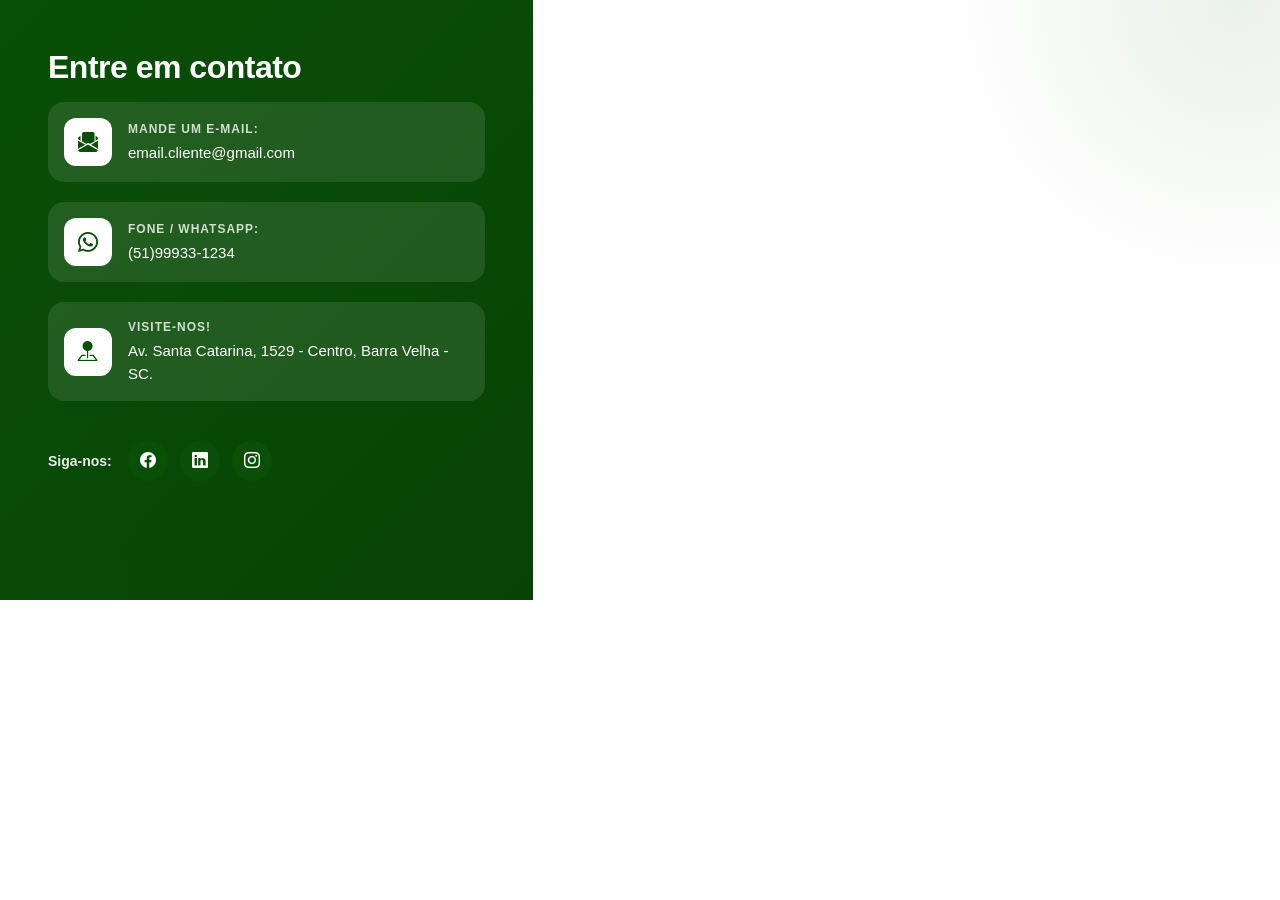
==== commit 44ed2329: "sdtcrectertert" ====
--- a/contato.html
+++ b/contato.html
@@ -58,7 +58,7 @@
                   </div>
                   <div class="method-details">
                     <span class="method-label">Mande um e-mail:</span>
-                    <a href="mailto: windsunenergiasrenovaveis@gmail.com"> windsunenergiasrenovaveis@gmail.com</a>
+                    <a href="mailto:#"> email.cliente@gmail.com</a>
                   </div>
                 </div>
 
@@ -68,7 +68,7 @@
                   </div>
                   <div class="method-details">
                     <span class="method-label">Fone / WhatsApp:</span>
-                    <a href="https://wa.me/5551995330130" target="_blank">(51)99533-0130</a>
+                    <a href="https://wa.me/#" target="_blank">(51)99933-1234</a>
                   </div>
                 </div>
 
@@ -78,7 +78,7 @@
                   </div>
                   <div class="method-details">
                     <span class="method-label">Visite-nos!</span>
-                    <span>Rua Marechal Floriano Peixoto 501. Sala 53 | Bairro: Centro | Porto Alegre - RS.</span>
+                    <span>Av. Santa Catarina, 1529 - Centro, Barra Velha - SC.</span>
                   </div>
                 </div>
               </div>
@@ -98,7 +98,8 @@
           <div class="col-lg-7" data-aos="fade" data-aos-delay="200" >
 
             <div style="position: relative; width: 100%; height: 100%; padding: 0px; min-height: 600px;">
-             <iframe src="https://www.google.com/maps/embed?pb=!1m18!1m12!1m3!1d3454.1220151718703!2d-51.22981742379877!3d-30.033357174929236!2m3!1f0!2f0!3f0!3m2!1i1024!2i768!4f13.1!3m3!1m2!1s0x9519790432904ceb%3A0xf3b193dac6c08c54!2sR.%20Mal.%20Floriano%20Peixoto%2C%20501%20-%2053%20-%20Centro%20Hist%C3%B3rico%2C%20Porto%20Alegre%20-%20RS%2C%2090020-061!5e0!3m2!1spt-BR!2sbr!4v1780942862041!5m2!1spt-BR!2sbr"
+             <iframe src="https://www.google.com/maps/embed?pb=!1m18!1m12!1m3!1d2883.5435018423113!2d-48.68858492545227!3d-26.644594182052856!2m3!1f0!2f0!3f0!3m2!1i1024!2i768!4f13.1!3m3!1m2!1s0x94d92b05af2246d9%3A0xb370f421c5d2c3c4!2sCl%C3%ADnica%20Secure!5e1!3m2!1spt-BR!2sbr!4v1784050968372!5m2!1spt-BR!2sbr" width="100%" height="100%" style="border:0;" allowfullscreen="" loading="lazy" referrerpolicy="no-referrer-when-downgrade"></iframe>
+             <!-- <iframe src="https://www.google.com/maps/embed?pb=!1m18!1m12!1m3!1d3454.1220151718703!2d-51.22981742379877!3d-30.033357174929236!2m3!1f0!2f0!3f0!3m2!1i1024!2i768!4f13.1!3m3!1m2!1s0x9519790432904ceb%3A0xf3b193dac6c08c54!2sR.%20Mal.%20Floriano%20Peixoto%2C%20501%20-%2053%20-%20Centro%20Hist%C3%B3rico%2C%20Porto%20Alegre%20-%20RS%2C%2090020-061!5e0!3m2!1spt-BR!2sbr!4v1780942862041!5m2!1spt-BR!2sbr" -->
              width="100%" height="100%" style="border:0;" allowfullscreen="" loading="lazy" referrerpolicy="no-referrer-when-downgrade"></iframe>
             </div>
 
--- a/assets/css/main.css
+++ b/assets/css/main.css
@@ -1287,15 +1287,16 @@
 # Hero Section (original)
 --------------------------------------------------------------*/
 .hero {
-  padding: 120px 0 100px;
-  padding-bottom: 0px;
+  padding: 40px 0 140px;
+  /* padding-bottom: 0px; */
   position: relative;
   overflow: hidden;
   background-color: #fff;
 }
 @media (max-width: 768px) {
   .hero {
-    padding: 0px 0;
+    padding: 40px 0;
+    padding-top: 0px;
   }
 }
 
@@ -1382,32 +1383,21 @@
 }
 
 .hero .hero-stats {
-/*  display: flex;  */
+  display: flex;
   gap: 3rem;
   margin-top: 2rem;
 }
 
 /* Modificado para telas de tablets (ajusta o gap sem quebrar) */
-@media (max-width: 768px) {
+@media(max-width:768px) {
   .hero .hero-stats {
     gap: 1.5rem;
-/*    display: flex; */
-    /* flex-wrap: nowrap; /* Impede os itens de pularem para a linha de baixo */
+    display: block;
+    flex-wrap: nowrap; /* Impede os itens de pularem para a linha de baixo */
     text-align: center;
-  }
-}
-
-/* Modificado para telas de celulares */
-@media (max-width: 576px) {
-  .hero .hero-stats {
- /*   display: flex; */
-  /*  flex-direction: column;  Força os elementos a continuarem lado a lado */
-   /* flex-wrap: nowrap;     Garante linha única */
-    gap: 0.5rem;         /* Diminui o espaçamento para caber em telas pequenas */
+    gap: 0.5rem;
     justify-content: space-between;
   }
-
-  /* Reduz sutilmente os tamanhos para caber tudo sem quebras feias */
   .hero .hero-stats .stat-item .stat-number {
     font-size: 1.5rem;   
   }
@@ -1416,6 +1406,7 @@
     line-height: 1.2;
   }
 }
+
 
 .hero .hero-stats .stat-item .stat-number {
   font-size: 2rem;
@@ -1425,32 +1416,64 @@
 }
 
 .hero .hero-stats .stat-item .stat-label {
-  font-size: 0.875rem;
+  font-size: 1rem;
+  color: var(--verde-color);
+  font-weight: 500;
+}
+
+
+.hero .stats-row {
+  display: flex;
+  gap: 40px;
+  margin: 60px 0;
+}
+
+@media (max-width: 576px) {
+  .hero .stats-row {
+    flex-direction: column;
+    gap: 30px;
+  }
+}
+
+.hero .stats-row .stat-item .stat-number {
+  font-size: 48px;
+  font-weight: 300;
+  line-height: 1;
+  color: var(--accent-color);
+  font-family: var(--heading-font);
+}
+
+.hero .stats-row .stat-item .stat-label {
+  font-size: 14px;
+  font-weight: 500;
+  text-transform: uppercase;
+  letter-spacing: 1px;
   color: color-mix(in srgb, var(--default-color), transparent 40%);
-  font-weight: 500;
+  margin-top: 8px;
 }
 
 .hero .hero-image {
+ position: relative; 
+}
+
+.hero .hero-image img {
+ /* border-radius: 12px;
+  box-shadow: 0 20px 60px color-mix(in srgb, var(--default-color), transparent 85%); */
+}
+
+.hero .floating-card {
   position: relative;
-}
-
-.hero .hero-image img {
-  /* border-radius: 12px;
-  box-shadow: 0 20px 60px color-mix(in srgb, var(--default-color), transparent 85%); */
-}
-
-.hero .hero-image .floating-card {
-  position: absolute;
-  bottom: 20px;
-  left: 20px;
-  background: var(--surface-color);
-  padding: 1.5rem;
+  margin-top:-30px;
+  display:block;
+  left:20px;
+  background: #eee;
+  padding: 1rem;
   border-radius: 12px;
-  box-shadow: 0 10px 40px color-mix(in srgb, var(--default-color), transparent 85%);
-  display: flex;
-  align-items: center;
-  gap: 1rem;
-  min-width: 200px;
+  box-shadow: 0px 0px 30px rgba(0, 0, 0, 0.4);
+  max-width: 200px;
+  z-index: 99 !important;
+  text-align: center;
+  margin-bottom: 50px;
 }
 
 @media (max-width: 768px) {
@@ -1462,29 +1485,24 @@
   }
 }
 
-.hero .hero-image .floating-card .card-icon {
-  width: 50px;
-  height: 50px;
-  background: color-mix(in srgb, var(--accent-color), transparent 90%);
-  border-radius: 10px;
-  display: flex;
-  align-items: center;
-  justify-content: center;
-}
-
-.hero .hero-image .floating-card .card-icon i {
+.hero .floating-card i {
+  color:#777;
+  margin-right: 5px;
+}
+
+.hero .floating-card .card-icon i {
   font-size: 1.5rem;
   color: var(--accent-color);
 }
 
-.hero .hero-image .floating-card .card-content h5 {
+.hero  .floating-card .card-content h5 {
   font-size: 0.875rem;
   font-weight: 600;
   margin: 0 0 0.25rem 0;
   color: var(--heading-color);
 }
 
-.hero .hero-image .floating-card .card-content .growth-percentage {
+.hero .floating-card .card-content .growth-percentage {
   font-size: 1.25rem;
   font-weight: 700;
   color: #22c55e;
@@ -1503,6 +1521,18 @@
     margin-top: 3rem;
   }
 }
+
+
+.hero .swiper-slide .gallery-item img {
+  border-radius: 8px;
+}
+
+.hero .swiper-button-next,
+.hero .swiper-button-prev {
+  color:#fff
+}
+
+
 
 
 /*--------------------------------------------------------------
@@ -1706,9 +1736,16 @@
   /* background-color: color-mix(in srgb, var(--background-color), var(--accent-color) 2%);
   background-color: #222; */
   background: radial-gradient(circle, var(--verde-color) 0%, #111 100%);
-  padding-top: 100px;
+  padding-top: 0px;
   padding-bottom: 120px;
 }
+
+@media (max-width: 768px) {
+  .services {
+    padding-top: 100px;
+  }
+}
+
 @media (max-width: 768px) {
   .services {
     padding: 40px 0;
@@ -1735,6 +1772,12 @@
 .services p {
   color:#fff;
   opacity: .4;
+}
+
+@media (min-width: 768px) {
+  .services .quatro-itens {
+    margin-top:-140px;
+  }
 }
 
 .services .service-item {
@@ -1747,6 +1790,8 @@
   flex-direction: column;
   position: relative;
   overflow: hidden;
+  -webkit-box-shadow: 0px 0px 18px 0px rgba(0,0,0,0.4); 
+  box-shadow: 0px 0px 18px 0px rgba(0,0,0,0.4);
 }
 
 .services .service-item::before {
@@ -2798,232 +2843,583 @@
 # Contact Section
 --------------------------------------------------------------*/
 .contact {
-  padding: 120px 0 100px;
-}
-
-.contact .info-item {
-  margin-bottom: 80px;
-}
-
-.contact .info-item .info-icon {
+  position: relative;
+  overflow: hidden;
+}
+
+.contact::before {
+  content: "";
+  position: absolute;
+  top: -50%;
+  right: -20%;
+  width: 600px;
+  height: 600px;
+  background: radial-gradient(circle, color-mix(in srgb, var(--accent-color) 8%, transparent) 0%, transparent 70%);
+  border-radius: 50%;
+  pointer-events: none;
+}
+
+.contact::after {
+  content: "";
+  position: absolute;
+  bottom: -30%;
+  left: -10%;
+  width: 400px;
+  height: 400px;
+  background: radial-gradient(circle, color-mix(in srgb, var(--accent-color) 6%, transparent) 0%, transparent 70%);
+  border-radius: 50%;
+  pointer-events: none;
+}
+
+.contact .container {
+  position: relative;
+  z-index: 1;
+}
+
+.contact .info-panel {
+  height: 100%;
+  display: flex;
+  flex-direction: column;
+  padding: 48px;
+  background: var(--accent-color);
+  /* border-radius: 24px; */
+  color: var(--contrast-color);
+  position: relative;
+  overflow: hidden;
+}
+
+.contact .info-panel::before {
+  content: "";
+  position: absolute;
+  top: 0;
+  left: 0;
+  right: 0;
+  bottom: 0;
+  background: linear-gradient(135deg, transparent 0%, color-mix(in srgb, #000 15%, transparent) 100%);
+  pointer-events: none;
+}
+
+.contact .info-panel>* {
+  position: relative;
+  z-index: 1;
+}
+
+.contact .info-panel .panel-header {
+  margin-bottom: 0px;
+}
+
+.contact .info-panel .panel-header .section-badge {
+  display: inline-flex;
+  align-items: center;
+  gap: 8px;
+  padding: 8px 16px;
+  background: color-mix(in srgb, var(--contrast-color) 15%, transparent);
+  border-radius: 50px;
+  font-size: 13px;
+  font-weight: 600;
+  text-transform: uppercase;
+  letter-spacing: 1px;
+  margin-bottom: 24px;
+}
+
+.contact .info-panel .panel-header .section-badge i {
+  font-size: 14px;
+}
+
+.contact .info-panel .panel-header h3 {
+  font-size: 32px;
+  font-weight: 700;
+  line-height: 1.2;
+  margin-bottom: 16px;
+  color: var(--contrast-color);
+  letter-spacing: -0.5px;
+}
+
+.contact .info-panel .panel-header p {
+  font-size: 16px;
+  line-height: 1.7;
+  opacity: 0.9;
+  margin: 0;
+}
+
+.contact .info-panel .contact-methods {
+  display: flex;
+  flex-direction: column;
+  gap: 20px;
+  margin-bottom: 40px;
+}
+
+.contact .info-panel .method-item {
+  display: flex;
+  align-items: center;
+  gap: 16px;
+  padding: 16px;
+  background: color-mix(in srgb, var(--contrast-color) 10%, transparent);
+  border-radius: 16px;
+  transition: all 0.3s ease;
+}
+
+.contact .info-panel .method-item:hover {
+  background: color-mix(in srgb, var(--contrast-color) 18%, transparent);
+  transform: translateX(8px);
+}
+
+.contact .info-panel .method-item .method-icon {
+  width: 48px;
+  height: 48px;
+  background: var(--contrast-color);
+  border-radius: 12px;
+  display: flex;
+  align-items: center;
+  justify-content: center;
+  flex-shrink: 0;
+}
+
+.contact .info-panel .method-item .method-icon i {
+  font-size: 20px;
+  color: var(--accent-color);
+}
+
+.contact .info-panel .method-item .method-details {
+  display: flex;
+  flex-direction: column;
+  gap: 4px;
+}
+
+.contact .info-panel .method-item .method-details .method-label {
+  font-size: 12px;
+  font-weight: 600;
+  text-transform: uppercase;
+  letter-spacing: 1px;
+  opacity: 0.8;
+}
+
+.contact .info-panel .method-item .method-details a,
+.contact .info-panel .method-item .method-details span {
+  font-size: 15px;
+  font-weight: 500;
+  color: var(--contrast-color);
+  text-decoration: none;
+  transition: opacity 0.3s ease;
+}
+
+.contact .info-panel .method-item .method-details a:hover,
+.contact .info-panel .method-item .method-details span:hover {
+  opacity: 0.8;
+}
+
+.contact .info-panel .stats-strip {
+  display: flex;
+  gap: 24px;
+  padding: 24px;
+  background: color-mix(in srgb, var(--contrast-color) 10%, transparent);
+  border-radius: 16px;
+  margin-bottom: 32px;
+}
+
+.contact .info-panel .stats-strip .stat-item {
+  flex: 1;
+  text-align: center;
+}
+
+.contact .info-panel .stats-strip .stat-item .stat-number {
+  display: block;
+  font-size: 28px;
+  font-weight: 800;
+  line-height: 1;
+  margin-bottom: 8px;
+}
+
+.contact .info-panel .stats-strip .stat-item .stat-text {
+  font-size: 12px;
+  font-weight: 500;
+  text-transform: uppercase;
+  letter-spacing: 1px;
+  opacity: 0.8;
+}
+
+.contact .info-panel .social-connect {
+  margin-top: 0px;
+  display: flex;
+  align-items: center;
+  gap: 16px;
+}
+
+.contact .info-panel .social-connect>span {
+  font-size: 14px;
+  font-weight: 600;
+  opacity: 0.9;
+}
+
+.contact .info-panel .social-connect .social-icons {
+  display: flex;
+  gap: 12px;
+}
+
+.contact .info-panel .social-connect .social-icons a {
+  width: 40px;
+  height: 40px;
+  /* background: color-mix(in srgb, var(--contrast-color) 15%, transparent); */
+  background: var(--accent-color);
+  border-radius: 50%;
+  display: flex;
+  align-items: center;
+  justify-content: center;
+  color: var(--contrast-color);
+  transition: all 0.3s ease;
+}
+
+.contact .info-panel .social-connect .social-icons a:hover {
+  background: var(--contrast-color);
+  color: var(--accent-color);
+  transform: translateY(-4px);
+}
+
+.contact .info-panel .social-connect .social-icons a i {
+  font-size: 16px;
+}
+
+.contact .form-card {
+  background: var(--surface-color);
+  border-radius: 24px;
+  padding: 48px;
+  box-shadow: 0 20px 60px color-mix(in srgb, var(--default-color) 10%, transparent);
+  height: 100%;
+}
+
+.contact .form-card .form-card-header {
+  display: flex;
+  align-items: flex-start;
+  gap: 20px;
+  margin-bottom: 40px;
+  padding-bottom: 32px;
+  border-bottom: 1px solid color-mix(in srgb, var(--default-color) 10%, transparent);
+}
+
+.contact .form-card .form-card-header .header-icon {
   width: 64px;
   height: 64px;
-  border-radius: 50%;
-  background: color-mix(in srgb, var(--accent-color), transparent 90%);
+  background: color-mix(in srgb, var(--accent-color) 12%, transparent);
+  border-radius: 16px;
   display: flex;
   align-items: center;
   justify-content: center;
-  margin-bottom: 32px;
-}
-
-.contact .info-item .info-icon i {
+  flex-shrink: 0;
+}
+
+.contact .form-card .form-card-header .header-icon i {
+  font-size: 28px;
+  color: var(--accent-color);
+}
+
+.contact .form-card .form-card-header .header-text h4 {
   font-size: 24px;
-  color: var(--accent-color);
-}
-
-.contact .info-item .info-content h4 {
-  font-size: 24px;
-  font-weight: 400;
-  margin-bottom: 16px;
+  font-weight: 700;
   color: var(--heading-color);
-  letter-spacing: -0.3px;
-}
-
-.contact .info-item .info-content p {
-  font-size: 16px;
-  line-height: 1.7;
-  color: color-mix(in srgb, var(--default-color), transparent 25%);
+  margin-bottom: 8px;
+  letter-spacing: -0.5px;
+}
+
+.contact .form-card .form-card-header .header-text p {
+  font-size: 15px;
+  line-height: 1.6;
+  color: color-mix(in srgb, var(--default-color) 70%, transparent);
   margin: 0;
 }
 
-.contact .contact-details .detail-item {
-  display: flex;
-  align-items: flex-start;
-  gap: 20px;
-  margin-bottom: 48px;
-}
-
-.contact .contact-details .detail-item:last-child {
-  margin-bottom: 0;
-}
-
-.contact .contact-details .detail-item .detail-icon {
-  width: 40px;
-  height: 40px;
-  flex-shrink: 0;
-  display: flex;
-  align-items: center;
-  justify-content: center;
-}
-
-.contact .contact-details .detail-item .detail-icon i {
-  font-size: 18px;
-  color: var(--accent-color);
-}
-
-.contact .contact-details .detail-item .detail-content {
-  flex: 1;
-}
-
-.contact .contact-details .detail-item .detail-content .detail-label {
-  display: block;
-  font-size: 13px;
-  font-weight: 500;
-  color: color-mix(in srgb, var(--default-color), transparent 40%);
-  text-transform: uppercase;
-  letter-spacing: 0.8px;
-  margin-bottom: 6px;
-}
-
-.contact .contact-details .detail-item .detail-content .detail-value {
-  display: block;
-  font-size: 16px;
-  color: var(--default-color);
-  line-height: 1.6;
-}
-
-.contact .form-header {
-  margin-bottom: 48px;
-}
-
-.contact .form-header h3 {
-  font-size: 32px;
-  font-weight: 300;
-  color: var(--heading-color);
-  margin: 0;
-  letter-spacing: -0.4px;
-}
-
-.contact .form-wrapper {
-  background-color: var(--surface-color);
-  padding: 20px 30px;
-  border-radius: 10px;
-}
-
-.contact .form-wrapper .form-group {
-  margin-bottom: 32px;
-}
-
-.contact .form-wrapper .form-group label {
+.contact .form-card .php-email-form .input-group-custom label {
   display: block;
   font-size: 14px;
-  font-weight: 500;
+  font-weight: 600;
   color: var(--heading-color);
-  margin-bottom: 12px;
-  letter-spacing: 0.2px;
-}
-
-.contact .form-wrapper .form-group input,
-.contact .form-wrapper .form-group select,
-.contact .form-wrapper .form-group textarea {
+  margin-bottom: 10px;
+}
+
+.contact .form-card .php-email-form .input-group-custom .input-wrapper {
+  position: relative;
+  display: flex;
+  align-items: center;
+}
+
+.contact .form-card .php-email-form .input-group-custom .input-wrapper i {
+  position: absolute;
+  left: 18px;
+  font-size: 18px;
+  color: color-mix(in srgb, var(--default-color) 50%, transparent);
+  transition: color 0.3s ease;
+  z-index: 1;
+}
+
+.contact .form-card .php-email-form .input-group-custom .input-wrapper input,
+.contact .form-card .php-email-form .input-group-custom .input-wrapper textarea {
   width: 100%;
-  border: 1px solid color-mix(in srgb, var(--default-color), transparent 85%);
-  border-radius: 8px;
-  padding: 16px 20px;
+  height: 56px;
+  padding: 16px 16px 16px 52px;
   font-size: 15px;
   color: var(--default-color);
-  background-color: var(--surface-color);
+  background: color-mix(in srgb, var(--default-color) 4%, transparent);
+  border: 2px solid transparent;
+  border-radius: 14px;
   transition: all 0.3s ease;
-  font-family: inherit;
-}
-
-.contact .form-wrapper .form-group input:focus,
-.contact .form-wrapper .form-group select:focus,
-.contact .form-wrapper .form-group textarea:focus {
+}
+
+.contact .form-card .php-email-form .input-group-custom .input-wrapper input::placeholder,
+.contact .form-card .php-email-form .input-group-custom .input-wrapper textarea::placeholder {
+  color: color-mix(in srgb, var(--default-color) 40%, transparent);
+}
+
+.contact .form-card .php-email-form .input-group-custom .input-wrapper input:focus,
+.contact .form-card .php-email-form .input-group-custom .input-wrapper textarea:focus {
   outline: none;
+  background: var(--surface-color);
   border-color: var(--accent-color);
-  box-shadow: 0 0 0 3px color-mix(in srgb, var(--accent-color), transparent 90%);
-}
-
-.contact .form-wrapper .form-group input::placeholder,
-.contact .form-wrapper .form-group select::placeholder,
-.contact .form-wrapper .form-group textarea::placeholder {
-  color: color-mix(in srgb, var(--default-color), transparent 60%);
-}
-
-.contact .form-wrapper .form-group select {
-  cursor: pointer;
-}
-
-.contact .form-wrapper .form-group select option {
-  padding: 10px;
-}
-
-.contact .form-wrapper .form-group textarea {
+  box-shadow: 0 0 0 4px color-mix(in srgb, var(--accent-color) 12%, transparent);
+}
+
+.contact .form-card .php-email-form .input-group-custom .input-wrapper input:focus+i,
+.contact .form-card .php-email-form .input-group-custom .input-wrapper input:focus~i,
+.contact .form-card .php-email-form .input-group-custom .input-wrapper textarea:focus+i,
+.contact .form-card .php-email-form .input-group-custom .input-wrapper textarea:focus~i {
+  color: var(--accent-color);
+}
+
+.contact .form-card .php-email-form .input-group-custom .input-wrapper.textarea-wrapper {
+  align-items: flex-start;
+}
+
+.contact .form-card .php-email-form .input-group-custom .input-wrapper.textarea-wrapper i {
+  top: 18px;
+}
+
+.contact .form-card .php-email-form .input-group-custom .input-wrapper.textarea-wrapper textarea {
+  height: auto;
+  min-height: 140px;
   resize: vertical;
-  min-height: 120px;
-  line-height: 1.6;
-}
-
-.contact .form-wrapper .submit-btn {
+}
+
+.contact .form-card .php-email-form .form-actions {
+  margin-top: 32px;
+}
+
+.contact .form-card .php-email-form .form-actions .btn-submit {
+  width: 100%;
+  height: 56px;
   background: var(--accent-color);
   color: var(--contrast-color);
   border: none;
-  border-radius: 8px;
-  padding: 18px 36px;
-  font-size: 15px;
-  font-weight: 500;
-  display: inline-flex;
+  border-radius: 14px;
+  font-size: 16px;
+  font-weight: 600;
+  display: flex;
   align-items: center;
+  justify-content: center;
   gap: 12px;
   cursor: pointer;
-  transition: all 0.3s ease;
-  letter-spacing: 0.3px;
-}
-
-.contact .form-wrapper .submit-btn i {
-  font-size: 16px;
+  transition: all 0.4s cubic-bezier(0.25, 0.46, 0.45, 0.94);
+}
+
+.contact .form-card .php-email-form .form-actions .btn-submit:hover {
+  background: color-mix(in srgb, var(--accent-color) 85%, #000);
+  transform: translateY(-4px);
+  box-shadow: 0 12px 32px color-mix(in srgb, var(--accent-color) 40%, transparent);
+}
+
+.contact .form-card .php-email-form .form-actions .btn-submit:hover i {
+  transform: translateX(4px);
+}
+
+.contact .form-card .php-email-form .form-actions .btn-submit i {
+  font-size: 20px;
   transition: transform 0.3s ease;
 }
 
-.contact .form-wrapper .submit-btn:hover {
-  background: color-mix(in srgb, var(--accent-color), transparent 10%);
-  transform: translateY(-2px);
-  box-shadow: 0 8px 25px color-mix(in srgb, var(--accent-color), transparent 70%);
-}
-
-.contact .form-wrapper .submit-btn:hover i {
-  transform: translateX(4px);
-}
+.contact .form-card .php-email-form .form-actions .secure-note {
+  display: flex;
+  align-items: center;
+  justify-content: center;
+  gap: 8px;
+  margin-top: 20px;
+}
+
+.contact .form-card .php-email-form .form-actions .secure-note i {
+  font-size: 14px;
+  color: color-mix(in srgb, var(--accent-color) 70%, transparent);
+}
+
+.contact .form-card .php-email-form .form-actions .secure-note span {
+  font-size: 13px;
+  color: color-mix(in srgb, var(--default-color) 50%, transparent);
+}
+
+@media (max-width: 992px) {
+.panel-header {
+  padding: 5px;
+}
+
+  .contact .info-panel {
+    padding: 40px;
+  }
+
+  .contact .info-panel .panel-header h3 {
+    font-size: 28px;
+  }
+
+  .contact .info-panel .stats-strip {
+    gap: 16px;
+    padding: 20px;
+  }
+
+  .contact .info-panel .stats-strip .stat-item .stat-number {
+    font-size: 24px;
+  }
+
+  .contact .form-card {
+    padding: 20px;
+  }
+}
+
 
 @media (max-width: 768px) {
-  .contact {
-    padding: 80px 0 60px;
-  }
-
-  .contact .info-item {
-    margin-bottom: 50px;
-  }
-
-  .contact .info-item .info-icon {
+
+  .contact .info-panel .method-item {
+    padding: 5px !important;
+  }
+
+  .contact .info-panel .method-item .method-icon {
+    width: 32px;
+    height: 32px;
+    display: none !important;
+  }
+
+  .contact .info-panel .method-item .method-icon i {
+    font-size: 16px;
+  }
+
+  .contact .info-panel .social-connect {
+    flex-direction:row !important;
+    align-items: center !important;
+  }
+
+  .contact .info-panel {
+    padding: 10px;
+  }
+
+  .info-panel {
+    padding: 5px;
+  }
+
+  .method-item {
+    margin-bottom: 0px !important;
+  }
+
+  .contact .info-panel .panel-header {
+    margin-bottom: 10px;
+  }
+
+  .contact .info-panel .panel-header h3 {
+    font-size: 20px;
+    margin-bottom: 1px;
+  }
+
+  .contact .info-panel .contact-methods {
+    margin-bottom: 10px;
+  }
+
+.contact .info-panel .contact-methods {
+  gap: 10px;
+  margin-bottom: 20px;
+}
+
+  .contact .info-panel .stats-strip {
+    flex-direction: column;
+    gap: 16px;
+  }
+
+  .contact .info-panel .stats-strip .stat-item {
+    display: flex;
+    justify-content: space-between;
+    align-items: center;
+    text-align: left;
+  }
+
+  .contact .info-panel .stats-strip .stat-item .stat-number {
+    margin-bottom: 0;
+    order: 2;
+  }
+
+  .contact .info-panel .stats-strip .stat-item .stat-text {
+    order: 1;
+  }
+
+  .contact .info-panel .social-connect {
+    flex-direction: column;
+    align-items: flex-start;
+    gap: 12px;
+  }
+
+  .contact .form-card {
+    padding: 32px 24px;
+  }
+
+  .contact .form-card .form-card-header {
+    flex-direction: column;
+    gap: 16px;
+  }
+
+  .contact .form-card .form-card-header .header-icon {
     width: 56px;
     height: 56px;
-    margin-bottom: 24px;
-  }
-
-  .contact .info-item .info-icon i {
-    font-size: 20px;
-  }
-
-  .contact .info-item .info-content h4 {
-    font-size: 20px;
-    margin-bottom: 12px;
-  }
-
-  .contact .contact-details .detail-item {
+  }
+
+  .contact .form-card .form-card-header .header-icon i {
+    font-size: 24px;
+  }
+
+  .contact .form-card .form-card-header .header-text h4 {
+    font-size: 22px;
+  }
+
+  .contact .form-card .php-email-form .input-group-custom .input-wrapper input,
+  .contact .form-card .php-email-form .input-group-custom .input-wrapper textarea {
+    height: 52px;
+    padding: 14px 14px 14px 48px;
+  }
+
+  .contact .form-card .php-email-form .form-actions .btn-submit {
+    height: 52px;
+  }
+}
+
+@media (max-width: 576px) {
+  .contact .info-panel {
+    padding: 24px;
+  }
+
+  .contact .info-panel .method-item {
+    padding: 10px;
+  }
+
+  .contact .info-panel .method-item .method-icon {
+    width: 32px;
+    height: 32px;
+  }
+
+  .contact .info-panel .method-item .method-icon i {
+    font-size: 16px;
+  }
+
+  .contact .form-card {
+    padding: 10px 10px;
+  }
+
+  .contact .form-card .form-card-header {
     margin-bottom: 32px;
-  }
-
-  .contact .form-header {
-    margin-bottom: 32px;
-  }
-
-  .contact .form-header h3 {
-    font-size: 24px;
-  }
-
-  .contact .modern-form .form-group {
-    margin-bottom: 24px;
+    padding-bottom: 24px;
+  }
+
+  .contact .form-card .php-email-form .input-group-custom .input-wrapper input,
+  .contact .form-card .php-email-form .input-group-custom .input-wrapper textarea {
+    font-size: 16px;
   }
 }
 
@@ -4801,6 +5197,9 @@
   justify-content: center;  
 }
 
+.background-img h2 {
+  color:#fff;
+}
 
 .map {
   padding-bottom: 0px; margin-bottom: -10px; padding-top: 120px
@@ -4830,4 +5229,24 @@
 
 p {
   
-}+}
+
+
+/* POPUP Modal contato  */
+.gslide-external {
+  border-radius: 10px;
+  overflow: hidden; /* MUITO IMPORTANTE */
+}
+.goverlay {
+  background: rgba(0, 0, 0, 0.8) !important;
+}
+.gclose svg {
+  width: 32px !important;
+  height: 32px !important;
+}
+.glightbox-clean .gclose {
+  top: 30px !important;   /* mais para baixo */
+  right: 30px !important; /* mais para a esquerda */
+}
+
+
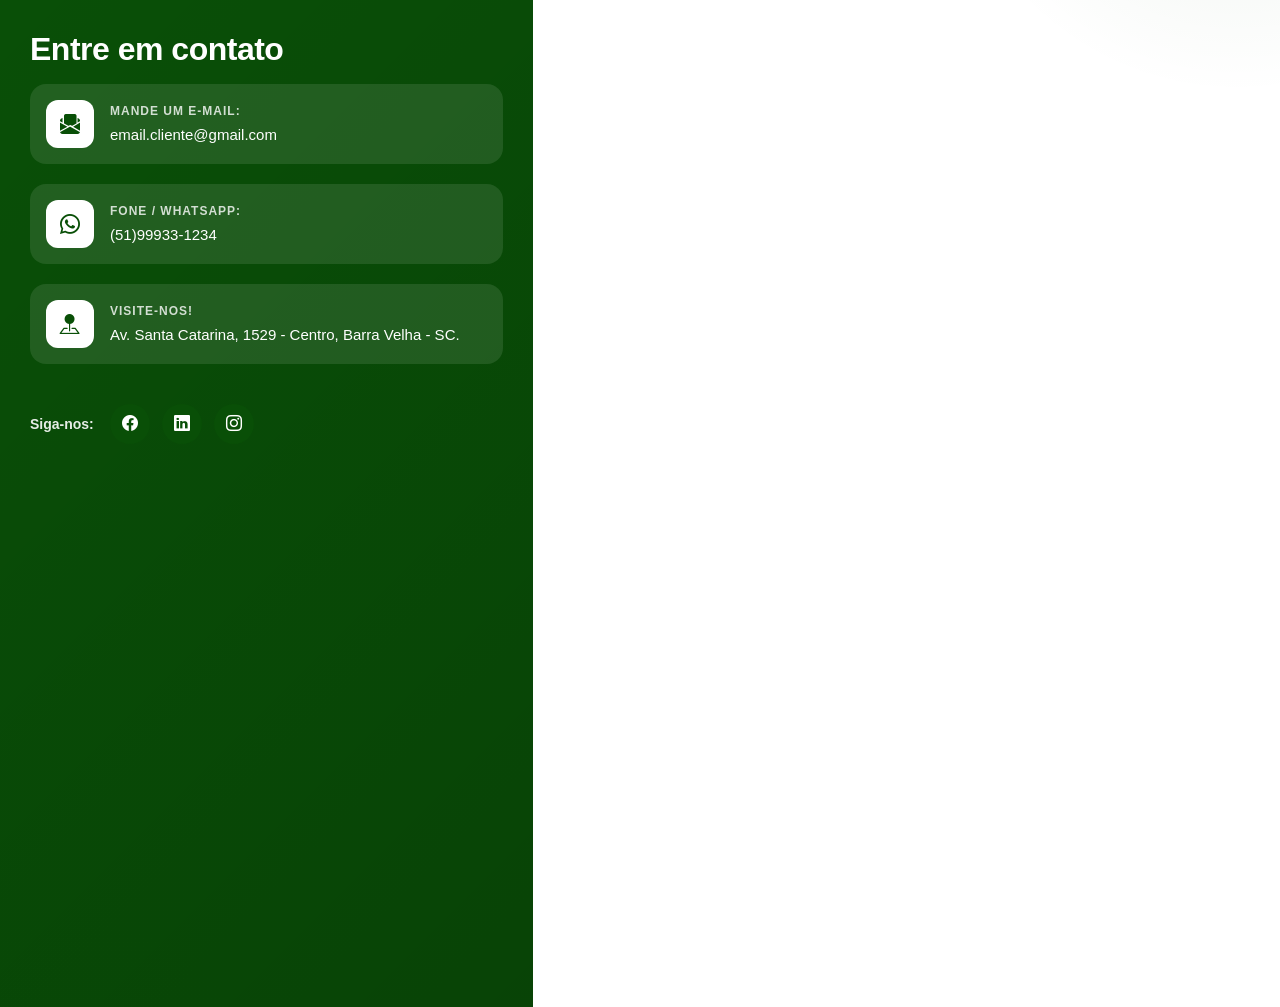
==== commit f1e878ae: "sfdlfdhajt" ====
--- a/contato.html
+++ b/contato.html
@@ -42,7 +42,7 @@
 
       <div data-aos="fade-up" data-aos-delay="100">
 
-        <div class="row g-0">
+        <div class="row g-0 h-100">
 
           <div class="col-lg-5" data-aos="fade-right" data-aos-delay="200">
             <div class="info-panel">
@@ -98,9 +98,11 @@
           <div class="col-lg-7" data-aos="fade" data-aos-delay="200" >
 
             <div style="position: relative; width: 100%; height: 100%; padding: 0px; min-height: 600px;">
-             <iframe src="https://www.google.com/maps/embed?pb=!1m18!1m12!1m3!1d2883.5435018423113!2d-48.68858492545227!3d-26.644594182052856!2m3!1f0!2f0!3f0!3m2!1i1024!2i768!4f13.1!3m3!1m2!1s0x94d92b05af2246d9%3A0xb370f421c5d2c3c4!2sCl%C3%ADnica%20Secure!5e1!3m2!1spt-BR!2sbr!4v1784050968372!5m2!1spt-BR!2sbr" width="100%" height="100%" style="border:0;" allowfullscreen="" loading="lazy" referrerpolicy="no-referrer-when-downgrade"></iframe>
-             <!-- <iframe src="https://www.google.com/maps/embed?pb=!1m18!1m12!1m3!1d3454.1220151718703!2d-51.22981742379877!3d-30.033357174929236!2m3!1f0!2f0!3f0!3m2!1i1024!2i768!4f13.1!3m3!1m2!1s0x9519790432904ceb%3A0xf3b193dac6c08c54!2sR.%20Mal.%20Floriano%20Peixoto%2C%20501%20-%2053%20-%20Centro%20Hist%C3%B3rico%2C%20Porto%20Alegre%20-%20RS%2C%2090020-061!5e0!3m2!1spt-BR!2sbr!4v1780942862041!5m2!1spt-BR!2sbr" -->
+             <iframe src="https://www.google.com/maps/embed?pb=!1m18!1m12!1m3!1d3584.4164177051225!2d-48.6879661524976!3d-26.645018563629353!2m3!1f0!2f0!3f0!3m2!1i1024!2i768!4f13.1!3m3!1m2!1s0x94d92b05af2246d9%3A0xb370f421c5d2c3c4!2sCl%C3%ADnica%20Secure!5e1!3m2!1spt-BR!2sbr!4v1784838239553!5m2!1spt-BR!2sbr" width="100%" height="1000" style="border:0;" allowfullscreen="" loading="lazy" referrerpolicy="no-referrer-when-downgrade"></iframe>
+             <!-- <iframe src="https://www.google.com/maps/embed?pb=!1m18!1m12!1m3!1d3454.1220151718703!2d-51.22981742379877!3d-30.033357174929236!2m3!1f0!2f0!3f0!3m2!1i1024!2i768!4f13.1!3m3!1m2!1s0x9519790432904ceb%3A0xf3b193dac6c08c54!2sR.%20Mal.%20Floriano%20Peixoto%2C%20501%20-%2053%20-%20Centro%20Hist%C3%B3rico%2C%20Porto%20Alegre%20-%20RS%2C%2090020-061!5e0!3m2!1spt-BR!2sbr!4v1780942862041!5m2!1spt-BR!2sbr" 
              width="100%" height="100%" style="border:0;" allowfullscreen="" loading="lazy" referrerpolicy="no-referrer-when-downgrade"></iframe>
+             <iframe src="https://www.google.com/maps/embed?pb=!1m18!1m12!1m3!1d3584.4164177051225!2d-48.6879661524976!3d-26.645018563629353!2m3!1f0!2f0!3f0!3m2!1i1024!2i768!4f13.1!3m3!1m2!1s0x94d92b05af2246d9%3A0xb370f421c5d2c3c4!2sCl%C3%ADnica%20Secure!5e1!3m2!1spt-BR!2sbr!4v1784838239553!5m2!1spt-BR!2sbr" width="800" height="600" style="border:0;" allowfullscreen="" loading="lazy" referrerpolicy="strict-origin-when-cross-origin"></iframe>
+             -->
             </div>
 
           </div><!-- End Form Card -->
--- a/assets/css/main.css
+++ b/assets/css/main.css
@@ -37,6 +37,8 @@
   --red-color: #D32C2E;
   --verde-color: #094F07;
   --verde-claro-color: #01DF1A;
+  --cinza-color: #A7A6A9;
+  
 }
 
 /* Nav Menu Colors - The following color variables are used specifically for the navigation menu. They are separate from the global colors to allow for more customization options */
@@ -101,7 +103,7 @@
 }
 
 h1,h2 {
-  font-weight: bold !important;
+  font-weight: 600 !important;
 }
 
 
@@ -176,7 +178,7 @@
 }
 
 .header .logo img {
-  max-height: 32px;
+  max-height: 44px;
   margin-right: 8px;
 }
 
@@ -187,6 +189,31 @@
   color:#fff;
   transition: all 0.5s ease;
 }
+
+
+/* Troca logo ao scrolled */
+.logo-wrapper {
+  position: relative;
+  display: inline-block;
+}
+.logo-img {
+  transition: opacity 0.3s ease;
+}
+/* A colorida começa invisível, sobreposta em cima da branca */
+.logo-colorido {
+  position: absolute;
+  top: 0;
+  left: 0;
+  opacity: 0;
+}
+/* Quando o header rola, inverte: branca some, colorida aparece */
+.header.scrolled .logo-branco {
+  opacity: 0;
+}
+.header.scrolled .logo-colorido {
+  opacity: 1;
+}
+
 
 .scrolled .header .logo h1 {
   color:#000;
@@ -819,14 +846,17 @@
 }
 
 .section-title h2 {
-  font-size: 2.8rem;
-  font-weight: 300;
+  font-size: 3rem;
+  /* font-weight: 300; */
   line-height: 1.2;
   color: var(--heading-color);
   margin-bottom: 1.5rem;
   letter-spacing: -1px;
 }
-
+.section-title h2 span {
+  color: var(--cinza-color);
+  font-size: 1.8rem;
+}
 @media (max-width: 768px) {
   .section-title h2 {
     font-size: 2rem;
@@ -1287,7 +1317,7 @@
 # Hero Section (original)
 --------------------------------------------------------------*/
 .hero {
-  padding: 40px 0 140px;
+  /* padding: 40px 0 140px; */
   /* padding-bottom: 0px; */
   position: relative;
   overflow: hidden;
@@ -1302,7 +1332,6 @@
 
 .hero .hero-content h1 {
   font-size: 2.8rem;
-  font-weight: 300;
   line-height: 1.2;
   margin-bottom: 2rem;
   color: var(--heading-color);
@@ -1399,7 +1428,7 @@
     justify-content: space-between;
   }
   .hero .hero-stats .stat-item .stat-number {
-    font-size: 1.5rem;   
+    font-size: 1.5rem;
   }
   .hero .hero-stats .stat-item .stat-label {
     font-size: 0.75rem;  
@@ -1436,8 +1465,8 @@
 }
 
 .hero .stats-row .stat-item .stat-number {
-  font-size: 48px;
-  font-weight: 300;
+  font-size: 36px;
+  font-weight: 600;
   line-height: 1;
   color: var(--accent-color);
   font-family: var(--heading-font);
@@ -1532,6 +1561,21 @@
   color:#fff
 }
 
+.hero .swiper-slide .gallery-item {
+  aspect-ratio: 5/4; /* Aqui recorta a imagem */
+  overflow: hidden;
+  border-radius: 8px;
+}
+
+.hero .swiper-slide .gallery-item img {
+  width: 100%;
+  height: 100%;
+  object-fit: cover;
+  object-position: center;
+  border-radius: 8px; /* pode remover daqui já que o container já corta */
+}
+
+
 
 
 
@@ -1735,14 +1779,15 @@
 .services {
   /* background-color: color-mix(in srgb, var(--background-color), var(--accent-color) 2%);
   background-color: #222; */
-  background: radial-gradient(circle, var(--verde-color) 0%, #111 100%);
-  padding-top: 0px;
-  padding-bottom: 120px;
+  /* background: radial-gradient(circle, var(--verde-color) 0%, #111 100%); */
+  background: var(--verde-color) url("../img/bg-estrutura1.png") no-repeat top left;
+  padding: 100px 0;
 }
 
 @media (max-width: 768px) {
   .services {
     padding-top: 100px;
+    background-size: 150%;
   }
 }
 
@@ -1754,7 +1799,6 @@
 
 .services .section-title h2 {
   color:#fff;
-  opacity: .8;
 }
 
 .services .section-title .subtitle {
@@ -1767,16 +1811,16 @@
 
 .services h2 {
   color:#fff;
-  opacity: .8;
 }
 .services p {
   color:#fff;
   opacity: .4;
 }
 
+/* Somente desktop */
 @media (min-width: 768px) {
   .services .quatro-itens {
-    margin-top:-140px;
+    /* margin-top:-140px; */
   }
 }
 
@@ -1831,7 +1875,8 @@
 .services .service-item .service-icon {
   width: 70px;
   height: 70px;
-  background: linear-gradient(135deg, var(--accent-color), color-mix(in srgb, var(--accent-color), var(--heading-color) 20%));
+  /* background: linear-gradient(135deg, var(--accent-color), color-mix(in srgb, var(--accent-color), var(--heading-color) 20%)); */
+  background-color: var(--cinza-color);
   border-radius: 50%;
   display: flex;
   align-items: center;
@@ -1910,6 +1955,99 @@
     margin-bottom: 24px;
   }
 }
+
+
+
+
+
+/*--------------------------------------------------------------
+# Clients Section (Convênios)
+--------------------------------------------------------------*/
+.convenios {
+  background-color: var(--verde-color);
+  color: #fff;
+  padding: 100px 0;
+  padding-top: 1px;
+}
+
+.convenios .swiper-slide img {
+  opacity: 0.8;
+  /* transition: 0.3s;
+  filter: grayscale(100); */
+}
+
+.convenios .swiper-slide img:hover {
+  filter: none;
+  opacity: 1;
+}
+
+.convenios .swiper-wrapper {
+  height: auto;
+}
+
+.convenios .swiper-pagination {
+  margin-top: 20px;
+  position: relative;
+}
+
+.convenios .swiper-pagination .swiper-pagination-bullet {
+  width: 12px;
+  height: 12px;
+  opacity: 1;
+  background-color: color-mix(in srgb, var(--default-color), transparent 80%);
+}
+
+.convenios .swiper-pagination .swiper-pagination-bullet-active {
+  background-color: var(--accent-color);
+}
+
+.convenios {
+  scroll-margin-top: 87px;
+}
+.convenios h4 {
+  color: var(--verde-claro-color);
+  padding-bottom: 20px;
+  font-weight: 400;
+}
+.convenios {
+  position: relative; /* necessário para os pseudo-elementos se posicionarem */
+}
+
+.convenios .swiper {
+  position: relative;
+  overflow: hidden;
+}
+
+.convenios .swiper::before,
+.convenios .swiper::after {
+  content: "";
+  position: absolute;
+  top: 0;
+  bottom: 0;
+  width: 120px; /* ajuste a largura do "fade" */
+  z-index: 2;
+  pointer-events: none; /* para não bloquear cliques/drag no carousel */
+}
+
+.convenios .swiper::before {
+  left: 0;
+  background: linear-gradient(
+    to right,
+    var(--verde-color) 0%,      /* cor sólida igual ao fundo */
+    rgba(10, 61, 26, 0) 100%
+  );
+}
+
+.convenios .swiper::after {
+  right: 0;
+  background: linear-gradient(
+    to left,
+    var(--verde-color) 0%,
+    rgba(10, 61, 26, 0) 100%
+  );
+}
+
+
 
 
 /*--------------------------------------------------------------
@@ -2653,6 +2791,10 @@
 /*--------------------------------------------------------------
 # Faq Section
 --------------------------------------------------------------*/
+.faq {
+    background: url("../img/bg-faq1.png") no-repeat top left;
+}
+
 .faq .faq-item {
   margin-bottom: 0;
   border-bottom: 1px solid color-mix(in srgb, var(--default-color), transparent 90%);
@@ -2673,34 +2815,52 @@
 }
 
 .faq .faq-item.faq-active .faq-header .faq-toggle {
-  color: var(--accent-color);
   transform: rotate(0deg);
+  font-size: 2rem;
+  font-weight: 800;
+  color: var(--verde-color);
 }
 
 .faq .faq-item.faq-active .faq-header .faq-toggle i.bi-plus {
   opacity: 0;
   transform: rotate(90deg);
+  font-size: 2rem;
+  font-weight: 800;
+  color: var(--verde-color);
 }
 
 .faq .faq-item.faq-active .faq-header .faq-toggle i.bi-dash {
   opacity: 1;
   transform: rotate(0deg);
+  font-size: 2rem;
+  font-weight: 800;
+  color: var(--verde-color);
 }
 
 .faq .faq-item.faq-active .faq-content {
   grid-template-rows: 1fr;
   visibility: visible;
   opacity: 1;
+  font-size: 2rem;
+  font-weight: 800;
+  color: var(--verde-color);
 }
 
 .faq .faq-item:not(.faq-active) .faq-header .faq-toggle i.bi-plus {
   opacity: 1;
   transform: rotate(0deg);
+  font-size: 2rem;
+  font-weight: 800;
+  color: var(--verde-color);
 }
 
 .faq .faq-item:not(.faq-active) .faq-header .faq-toggle i.bi-dash {
   opacity: 0;
   transform: rotate(-90deg);
+  font-size: 2rem;
+  font-weight: 800;
+  color: var(--verde-color);
+
 }
 
 .faq .faq-item .faq-header {
@@ -2845,6 +3005,7 @@
 .contact {
   position: relative;
   overflow: hidden;
+  height: 100%;
 }
 
 .contact::before {
@@ -2877,15 +3038,16 @@
 }
 
 .contact .info-panel {
-  height: 100%;
   display: flex;
   flex-direction: column;
-  padding: 48px;
+  padding: 30px;
   background: var(--accent-color);
-  /* border-radius: 24px; */
   color: var(--contrast-color);
   position: relative;
   overflow: hidden;
+  /* justify-content: center;  centraliza o conteúdo na altura toda */
+  height: 100%;             /* preenche toda a coluna */
+  min-height: 100%;
 }
 
 .contact .info-panel::before {
@@ -5250,3 +5412,11 @@
 }
 
 
+/* Galeria Gallery */
+.gslide-image img {
+  border-radius: 10px;
+}
+
+
+
+
